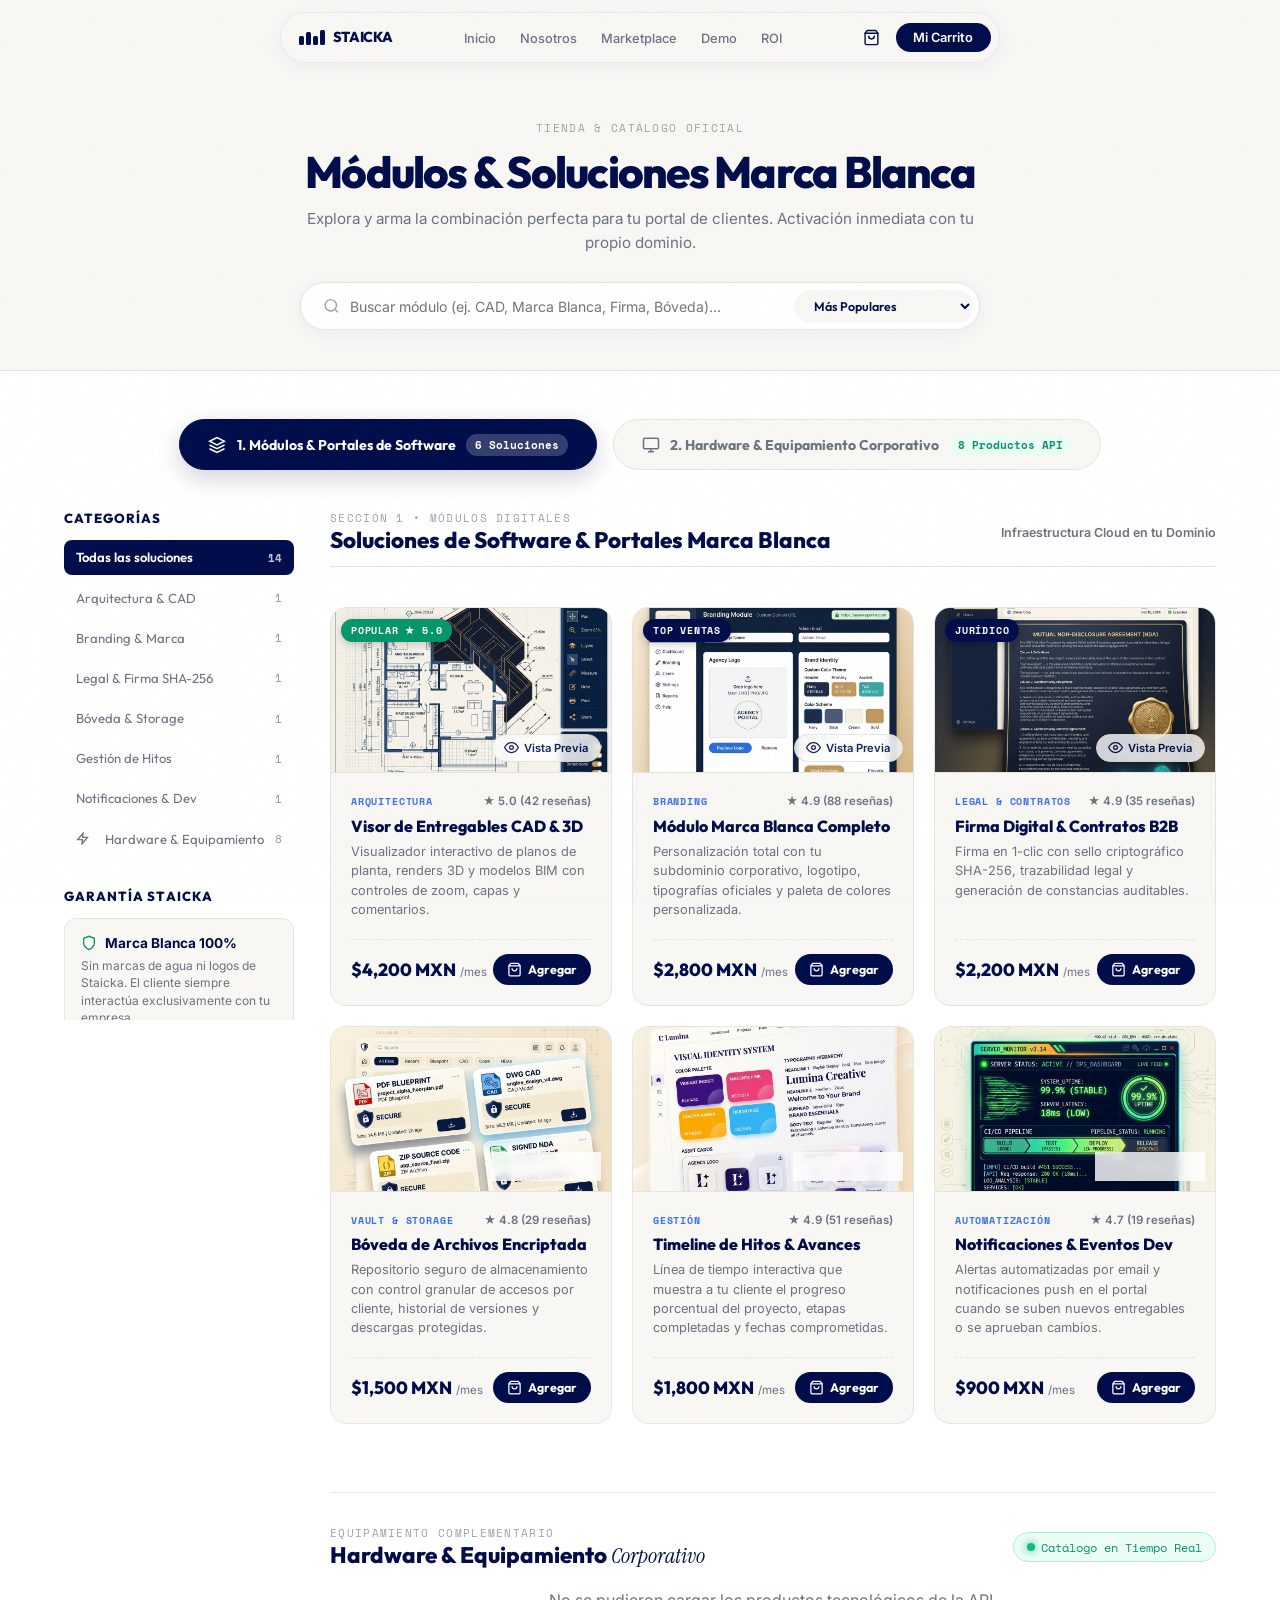
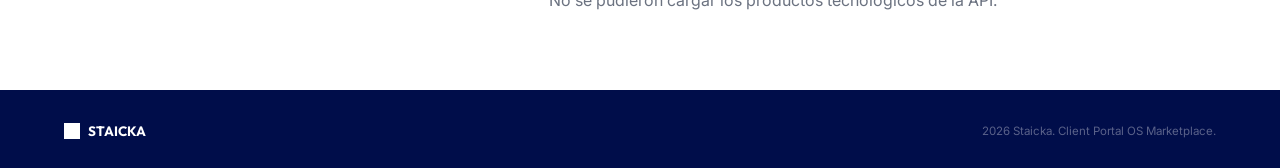
==== catalogo.html @ 77901805 "Feat: Enhance Marketplace, add Hardware section on Home, interactive SVG drawer, responsive CSS, and" ====
<!DOCTYPE html>
<html lang="es">
<head>
  <meta charset="UTF-8">
  <meta name="viewport" content="width=device-width, initial-scale=1.0">
  <title>Catálogo Marketplace — Staicka Client Portal OS</title>
  <meta name="description" content="Explora el catálogo completo de soluciones marca blanca para tu portal de clientes. Filtra por categoría, precio y funciones.">
  <link rel="stylesheet" href="styles.css">
</head>
<body>

  <!-- Active Portal Banner -->
  <div class="active-portal-banner" id="activePortalBanner">
    <div style="display:flex;align-items:center;gap:0.5rem;">
      <span class="active-dot"></span>
      <span id="activePortalText">Portal Activado para Estudio Creativo Alpha</span>
    </div>
    <button onclick="document.getElementById('activePortalBanner').style.display='none'" style="color:#fff;opacity:0.7;font-size:0.75rem;">Cerrar</button>
  </div>

  <!-- ═══ Capsule Navbar ═══ -->
  <div class="nav-spacer"></div>
  <div class="capsule-wrap">
    <nav class="capsule-nav" id="mainNav">
      <a href="index.html" class="nav-logo">
        <div class="nav-logo-blocks">
          <div class="nav-logo-block"></div>
          <div class="nav-logo-block"></div>
          <div class="nav-logo-block"></div>
          <div class="nav-logo-block"></div>
        </div>
        <span>STAICKA</span>
      </a>
      <ul class="nav-mid">
        <li><a href="index.html">Inicio</a></li>
        <li><a href="quienes-somos.html">Nosotros</a></li>
        <li><a href="catalogo.html" class="active">Marketplace</a></li>
        <li><a href="index.html#visor">Demo</a></li>
        <li><a href="index.html#roi">ROI</a></li>
      </ul>
      <div class="nav-right">
        <button class="nav-cart" id="cartBtn" aria-label="Abrir carrito">
          <svg width="17" height="17" viewBox="0 0 24 24" fill="none" stroke="currentColor" stroke-width="2" stroke-linecap="round" stroke-linejoin="round"><path d="M6 2L3 6v14a2 2 0 0 0 2 2h14a2 2 0 0 0 2-2V6l-3-4z"/><line x1="3" y1="6" x2="21" y2="6"/><path d="M16 10a4 4 0 0 1-8 0"/></svg>
          <span class="nav-cart-count" id="cartCount">0</span>
        </button>
        <button class="nav-cta" onclick="openCart()">Mi Carrito</button>
        <button class="nav-hamburger" id="hamburgerBtn" aria-label="Menu">
          <svg width="18" height="18" viewBox="0 0 24 24" fill="none" stroke="currentColor" stroke-width="2"><line x1="3" y1="6" x2="21" y2="6"/><line x1="3" y1="12" x2="21" y2="12"/><line x1="3" y1="18" x2="21" y2="18"/></svg>
        </button>
      </div>
    </nav>
  </div>

  <!-- Ultra-Interactive Mobile Menu Drawer -->
  <div class="mobile-menu" id="mobileMenu">
    <div class="mobile-menu-header">
      <div class="mobile-menu-brand">
        <div class="nav-logo-mark" style="width:24px;height:24px;">
          <div class="nav-logo-block"></div>
        </div>
        <span style="font-family:var(--font-sans);font-weight:800;font-size:0.95rem;color:#ffffff;letter-spacing:-0.02em;">STAICKA OS</span>
      </div>
      <button class="mobile-menu-close" id="mobileMenuClose" aria-label="Cerrar menú">
        <svg width="20" height="20" viewBox="0 0 24 24" fill="none" stroke="currentColor" stroke-width="2"><line x1="18" y1="6" x2="6" y2="18"/><line x1="6" y1="6" x2="18" y2="18"/></svg>
      </button>
    </div>

    <div class="mobile-menu-nav">
      <a href="index.html" class="mobile-nav-item mobile-menu-link">
        <span class="nav-icon-box">
          <svg width="18" height="18" viewBox="0 0 24 24" fill="none" stroke="currentColor" stroke-width="2"><path d="M3 9l9-7 9 7v11a2 2 0 0 1-2 2H5a2 2 0 0 1-2-2z"/><polyline points="9 22 9 12 15 12 15 22"/></svg>
        </span>
        <div class="nav-item-content">
          <span class="nav-item-title">Inicio & Visión</span>
          <span class="nav-item-sub">Plataforma principal</span>
        </div>
        <svg width="16" height="16" viewBox="0 0 24 24" fill="none" stroke="currentColor" stroke-width="2"><line x1="5" y1="12" x2="19" y2="12"/><polyline points="12 5 19 12 12 19"/></svg>
      </a>

      <a href="catalogo.html" class="mobile-nav-item highlight mobile-menu-link">
        <span class="nav-icon-box">
          <svg width="18" height="18" viewBox="0 0 24 24" fill="none" stroke="currentColor" stroke-width="2"><path d="M6 2L3 6v14a2 2 0 0 0 2 2h14a2 2 0 0 0 2-2V6l-3-4z"/><line x1="3" y1="6" x2="21" y2="6"/><path d="M16 10a4 4 0 0 1-8 0"/></svg>
        </span>
        <div class="nav-item-content">
          <span class="nav-item-title">Marketplace E-Commerce</span>
          <span class="nav-item-sub">Módulos & Hardware Tech</span>
        </div>
        <span class="mobile-badge-hot">MÁS POPULAR</span>
      </a>

      <a href="quienes-somos.html" class="mobile-nav-item mobile-menu-link">
        <span class="nav-icon-box">
          <svg width="18" height="18" viewBox="0 0 24 24" fill="none" stroke="currentColor" stroke-width="2"><path d="M17 21v-2a4 4 0 0 0-4-4H5a4 4 0 0 0-4 4v2"/><circle cx="9" cy="7" r="4"/><path d="M23 21v-2a4 4 0 0 0-3-3.87"/><path d="M16 3.13a4 4 0 0 1 0 7.75"/></svg>
        </span>
        <div class="nav-item-content">
          <span class="nav-item-title">Quiénes Somos</span>
          <span class="nav-item-sub">Manifiesto & Equipo</span>
        </div>
        <svg width="16" height="16" viewBox="0 0 24 24" fill="none" stroke="currentColor" stroke-width="2"><line x1="5" y1="12" x2="19" y2="12"/><polyline points="12 5 19 12 12 19"/></svg>
      </a>

      <a href="index.html#visor" class="mobile-nav-item mobile-menu-link">
        <span class="nav-icon-box">
          <svg width="18" height="18" viewBox="0 0 24 24" fill="none" stroke="currentColor" stroke-width="2"><rect x="2" y="3" width="20" height="14" rx="2" ry="2"/><line x1="8" y1="21" x2="16" y2="21"/><line x1="12" y1="17" x2="12" y2="21"/></svg>
        </span>
        <div class="nav-item-content">
          <span class="nav-item-title">Demo Interactivo</span>
          <span class="nav-item-sub">Visor CAD 3D en vivo</span>
        </div>
        <svg width="16" height="16" viewBox="0 0 24 24" fill="none" stroke="currentColor" stroke-width="2"><line x1="5" y1="12" x2="19" y2="12"/><polyline points="12 5 19 12 12 19"/></svg>
      </a>

      <a href="index.html#roi" class="mobile-nav-item mobile-menu-link">
        <span class="nav-icon-box">
          <svg width="18" height="18" viewBox="0 0 24 24" fill="none" stroke="currentColor" stroke-width="2"><line x1="18" y1="20" x2="18" y2="10"/><line x1="12" y1="20" x2="12" y2="4"/><line x1="6" y1="20" x2="6" y2="14"/></svg>
        </span>
        <div class="nav-item-content">
          <span class="nav-item-title">Calculadora ROI</span>
          <span class="nav-item-sub">Métricas de ahorro</span>
        </div>
        <svg width="16" height="16" viewBox="0 0 24 24" fill="none" stroke="currentColor" stroke-width="2"><line x1="5" y1="12" x2="19" y2="12"/><polyline points="12 5 19 12 12 19"/></svg>
      </a>
    </div>

    <!-- Quick Actions Footer inside Drawer -->
    <div class="mobile-menu-footer">
      <button class="mobile-cart-preview-btn mobile-menu-link" id="mobileCartLink">
        <svg width="18" height="18" viewBox="0 0 24 24" fill="none" stroke="currentColor" stroke-width="2"><path d="M6 2L3 6v14a2 2 0 0 0 2 2h14a2 2 0 0 0 2-2V6l-3-4z"/><line x1="3" y1="6" x2="21" y2="6"/><path d="M16 10a4 4 0 0 1-8 0"/></svg>
        <span>Ver mi Carrito de Compras</span>
      </button>
    </div>
  </div>

  <!-- ═══ MARKETPLACE HERO / SEARCH BAR ═══ -->
  <section class="shop-hero">
    <div class="container">
      <div class="shop-hero-inner">
        <p class="section-eyebrow" style="margin-bottom:0.5rem;">TIENDA & CATÁLOGO OFICIAL</p>
        <h1 class="shop-title">Módulos & Soluciones <span class="serif-word">Marca Blanca</span></h1>
        <p class="shop-subtitle">Explora y arma la combinación perfecta para tu portal de clientes. Activación inmediata con tu propio dominio.</p>
        
        <!-- Search and Filter Control -->
        <div class="shop-search-bar">
          <div class="search-input-wrap">
            <svg width="18" height="18" viewBox="0 0 24 24" fill="none" stroke="currentColor" stroke-width="2"><circle cx="11" cy="11" r="8"/><line x1="21" y1="21" x2="16.65" y2="16.65"/></svg>
            <input type="text" id="shopSearchInput" placeholder="Buscar módulo (ej. CAD, Marca Blanca, Firma, Bóveda)...">
          </div>
          <select id="shopSortSelect" class="shop-sort-dropdown">
            <option value="popular">Más Populares</option>
            <option value="price-low">Precio: Menor a Mayor</option>
            <option value="price-high">Precio: Mayor a Menor</option>
            <option value="rating">Mejor Calificados ★</option>
          </select>
        </div>
      </div>
    </div>
  </section>

  <!-- ═══ MARKETPLACE BODY (TABS + SIDEBAR + GRID) ═══ -->
  <section class="shop-body-section">
    <div class="container">

      <!-- Main Marketplace Tabs (Separación Clara) -->
      <div class="shop-main-tabs">
        <button class="shop-tab-btn active" id="tabSoftwareBtn" onclick="switchShopTab('software')">
          <svg width="18" height="18" viewBox="0 0 24 24" fill="none" stroke="currentColor" stroke-width="2"><path d="M12 2L2 7l10 5 10-5-10-5z"/><path d="M2 17l10 5 10-5"/><path d="M2 12l10 5 10-5"/></svg>
          <span>1. Módulos & Portales de Software</span>
          <span class="tab-pill">6 Soluciones</span>
        </button>
        <button class="shop-tab-btn" id="tabHardwareBtn" onclick="switchShopTab('hardware')">
          <svg width="18" height="18" viewBox="0 0 24 24" fill="none" stroke="currentColor" stroke-width="2"><rect x="2" y="3" width="20" height="14" rx="2" ry="2"/><line x1="8" y1="21" x2="16" y2="21"/><line x1="12" y1="17" x2="12" y2="21"/></svg>
          <span>2. Hardware & Equipamiento Corporativo</span>
          <span class="tab-pill green">8 Productos API</span>
        </button>
      </div>

    </div>

    <div class="container shop-layout">

      <!-- Sidebar Filters -->
      <aside class="shop-sidebar">
        <div class="filter-group">
          <h4 class="filter-title">Categorías</h4>
          <ul class="filter-list">
            <li><button class="filter-btn active" data-cat="all">Todas las soluciones <span class="count-badge">14</span></button></li>
            <li><button class="filter-btn" data-cat="arquitectura">Arquitectura & CAD <span class="count-badge">1</span></button></li>
            <li><button class="filter-btn" data-cat="branding">Branding & Marca <span class="count-badge">1</span></button></li>
            <li><button class="filter-btn" data-cat="legal">Legal & Firma SHA-256 <span class="count-badge">1</span></button></li>
            <li><button class="filter-btn" data-cat="vault">Bóveda & Storage <span class="count-badge">1</span></button></li>
            <li><button class="filter-btn" data-cat="gestion">Gestión de Hitos <span class="count-badge">1</span></button></li>
            <li><button class="filter-btn" data-cat="dev">Notificaciones & Dev <span class="count-badge">1</span></button></li>
            <li><button class="filter-btn" data-cat="api-feed"><svg width="13" height="13" viewBox="0 0 24 24" fill="none" stroke="currentColor" stroke-width="2.5" style="vertical-align:middle;margin-right:0.25rem;"><polygon points="13 2 3 14 12 14 11 22 21 10 12 10 13 2"/></svg> Hardware & Equipamiento <span class="count-badge" id="apiCountBadge">8</span></button></li>
          </ul>
        </div>

        <div class="filter-group" style="margin-top:2rem;">
          <h4 class="filter-title">Garantía Staicka</h4>
          <div class="guarantee-box">
            <div style="display:flex;align-items:center;gap:0.5rem;margin-bottom:0.4rem;color:var(--navy);font-weight:700;font-size:0.85rem;">
              <svg width="16" height="16" viewBox="0 0 24 24" fill="none" stroke="#059669" stroke-width="2"><path d="M12 22s8-4 8-10V5l-8-3-8 3v7c0 6 8 10 8 10z"/></svg>
              Marca Blanca 100%
            </div>
            <p style="font-size:0.75rem;color:var(--slate);line-height:1.45;">Sin marcas de agua ni logos de Staicka. El cliente siempre interactúa exclusivamente con tu empresa.</p>
          </div>
        </div>
      </aside>

      <!-- Main Products Marketplace Grid -->
      <main class="shop-products-grid" id="productsGrid">

        <!-- Section Header 1: Software -->
        <div class="shop-section-header" id="softwareHeader">
          <div>
            <p class="section-eyebrow" style="text-align:left;">SECCIÓN 1 &bull; MÓDULOS DIGITALES</p>
            <h2 style="font-family:var(--font-sans);font-weight:800;font-size:1.4rem;color:var(--navy);">Soluciones de Software & Portales Marca Blanca</h2>
          </div>
          <span style="font-size:0.78rem;color:var(--slate);font-weight:600;">Infraestructura Cloud en tu Dominio</span>
        </div>

        <!-- Product 1 -->
        <article class="shop-product-card" data-cat="arquitectura" data-price="4200" data-rating="5.0" data-name="Visor CAD Blueprint">
          <div class="card-img-wrap">
            <img src="assets/cad_module.png" alt="Visor CAD Blueprint">
            <span class="product-badge featured-badge">POPULAR ★ 5.0</span>
            <button class="card-quick-view" onclick="openImageModal('assets/cad_module.png', 'Visor CAD & Blueprint 3D')">
              <svg width="15" height="15" viewBox="0 0 24 24" fill="none" stroke="currentColor" stroke-width="2"><path d="M1 12s4-8 11-8 11 8 11 8-4 8-11 8-11-8-11-8z"/><circle cx="12" cy="12" r="3"/></svg>
              Vista Previa
            </button>
          </div>
          <div class="card-content">
            <div class="card-meta">
              <span class="card-category">Arquitectura</span>
              <span class="card-rating">★ 5.0 (42 reseñas)</span>
            </div>
            <h3 class="card-title">Visor de Entregables CAD & 3D</h3>
            <p class="card-desc">Visualizador interactivo de planos de planta, renders 3D y modelos BIM con controles de zoom, capas y comentarios.</p>
            <div class="card-footer">
              <div class="card-price-box">
                <span class="price-amount">$4,200 MXN</span>
                <span class="price-period">/mes</span>
              </div>
              <button class="btn-shop-add add-to-cart-btn" onclick="addToCart('viewer')">
                <svg width="15" height="15" viewBox="0 0 24 24" fill="none" stroke="currentColor" stroke-width="2"><path d="M6 2L3 6v14a2 2 0 0 0 2 2h14a2 2 0 0 0 2-2V6l-3-4z"/><line x1="3" y1="6" x2="21" y2="6"/><path d="M16 10a4 4 0 0 1-8 0"/></svg>
                Agregar
              </button>
            </div>
          </div>
        </article>

        <!-- Product 2 -->
        <article class="shop-product-card" data-cat="branding" data-price="2800" data-rating="4.9" data-name="Marca Blanca completa">
          <div class="card-img-wrap">
            <img src="assets/whitelabel_module.png" alt="Portal Marca Blanca">
            <span class="product-badge">TOP VENTAS</span>
            <button class="card-quick-view" onclick="openImageModal('assets/whitelabel_module.png', 'Portal Marca Blanca & Dominio Personalizado')">
              <svg width="15" height="15" viewBox="0 0 24 24" fill="none" stroke="currentColor" stroke-width="2"><path d="M1 12s4-8 11-8 11 8 11 8-4 8-11 8-11-8-11-8z"/><circle cx="12" cy="12" r="3"/></svg>
              Vista Previa
            </button>
          </div>
          <div class="card-content">
            <div class="card-meta">
              <span class="card-category">Branding</span>
              <span class="card-rating">★ 4.9 (88 reseñas)</span>
            </div>
            <h3 class="card-title">Módulo Marca Blanca Completo</h3>
            <p class="card-desc">Personalización total con tu subdominio corporativo, logotipo, tipografías oficiales y paleta de colores personalizada.</p>
            <div class="card-footer">
              <div class="card-price-box">
                <span class="price-amount">$2,800 MXN</span>
                <span class="price-period">/mes</span>
              </div>
              <button class="btn-shop-add add-to-cart-btn" onclick="addToCart('branding')">
                <svg width="15" height="15" viewBox="0 0 24 24" fill="none" stroke="currentColor" stroke-width="2"><path d="M6 2L3 6v14a2 2 0 0 0 2 2h14a2 2 0 0 0 2-2V6l-3-4z"/><line x1="3" y1="6" x2="21" y2="6"/><path d="M16 10a4 4 0 0 1-8 0"/></svg>
                Agregar
              </button>
            </div>
          </div>
        </article>

        <!-- Product 3 -->
        <article class="shop-product-card" data-cat="legal" data-price="2200" data-rating="4.9" data-name="Firma Digital SHA-256">
          <div class="card-img-wrap">
            <img src="assets/b2b_legal_module.png" alt="Firma Digital NDA">
            <span class="product-badge">JURÍDICO</span>
            <button class="card-quick-view" onclick="openImageModal('assets/b2b_legal_module.png', 'Firma Digital SHA-256 & Contratos')">
              <svg width="15" height="15" viewBox="0 0 24 24" fill="none" stroke="currentColor" stroke-width="2"><path d="M1 12s4-8 11-8 11 8 11 8-4 8-11 8-11-8-11-8z"/><circle cx="12" cy="12" r="3"/></svg>
              Vista Previa
            </button>
          </div>
          <div class="card-content">
            <div class="card-meta">
              <span class="card-category">Legal & Contratos</span>
              <span class="card-rating">★ 4.9 (35 reseñas)</span>
            </div>
            <h3 class="card-title">Firma Digital & Contratos B2B</h3>
            <p class="card-desc">Firma en 1-clic con sello criptográfico SHA-256, trazabilidad legal y generación de constancias auditables.</p>
            <div class="card-footer">
              <div class="card-price-box">
                <span class="price-amount">$2,200 MXN</span>
                <span class="price-period">/mes</span>
              </div>
              <button class="btn-shop-add add-to-cart-btn" onclick="addToCart('approval')">
                <svg width="15" height="15" viewBox="0 0 24 24" fill="none" stroke="currentColor" stroke-width="2"><path d="M6 2L3 6v14a2 2 0 0 0 2 2h14a2 2 0 0 0 2-2V6l-3-4z"/><line x1="3" y1="6" x2="21" y2="6"/><path d="M16 10a4 4 0 0 1-8 0"/></svg>
                Agregar
              </button>
            </div>
          </div>
        </article>

        <!-- Product 4 -->
        <article class="shop-product-card" data-cat="vault" data-price="1500" data-rating="4.8" data-name="Boveda de Archivos">
          <div class="card-img-wrap">
            <img src="assets/vault_module.png" alt="Bóveda de Archivos Segura">
            <button class="card-quick-view" onclick="openImageModal('assets/vault_module.png', 'Bóveda de Archivos Encriptada')">
              <svg width="15" height="15" viewBox="0 0 24 24" fill="none" stroke="currentColor" stroke-width="2"><path d="M1 12s4-8 11-8 11 8 11 8-4 8-11 8-11-8-11-8z"/><circle cx="12" cy="12" r="3"/></svg>
              Vista Previa
            </button>
          </div>
          <div class="card-content">
            <div class="card-meta">
              <span class="card-category">Vault & Storage</span>
              <span class="card-rating">★ 4.8 (29 reseñas)</span>
            </div>
            <h3 class="card-title">Bóveda de Archivos Encriptada</h3>
            <p class="card-desc">Repositorio seguro de almacenamiento con control granular de accesos por cliente, historial de versiones y descargas protegidas.</p>
            <div class="card-footer">
              <div class="card-price-box">
                <span class="price-amount">$1,500 MXN</span>
                <span class="price-period">/mes</span>
              </div>
              <button class="btn-shop-add add-to-cart-btn" onclick="addToCart('vault')">
                <svg width="15" height="15" viewBox="0 0 24 24" fill="none" stroke="currentColor" stroke-width="2"><path d="M6 2L3 6v14a2 2 0 0 0 2 2h14a2 2 0 0 0 2-2V6l-3-4z"/><line x1="3" y1="6" x2="21" y2="6"/><path d="M16 10a4 4 0 0 1-8 0"/></svg>
                Agregar
              </button>
            </div>
          </div>
        </article>

        <!-- Product 5 -->
        <article class="shop-product-card" data-cat="gestion" data-price="1800" data-rating="4.9" data-name="Timeline de Hitos">
          <div class="card-img-wrap">
            <img src="assets/creative_module.png" alt="Timeline de Hitos">
            <button class="card-quick-view" onclick="openImageModal('assets/creative_module.png', 'Timeline de Hitos & Avances')">
              <svg width="15" height="15" viewBox="0 0 24 24" fill="none" stroke="currentColor" stroke-width="2"><path d="M1 12s4-8 11-8 11 8 11 8-4 8-11 8-11-8-11-8z"/><circle cx="12" cy="12" r="3"/></svg>
              Vista Previa
            </button>
          </div>
          <div class="card-content">
            <div class="card-meta">
              <span class="card-category">Gestión</span>
              <span class="card-rating">★ 4.9 (51 reseñas)</span>
            </div>
            <h3 class="card-title">Timeline de Hitos & Avances</h3>
            <p class="card-desc">Línea de tiempo interactiva que muestra a tu cliente el progreso porcentual del proyecto, etapas completadas y fechas comprometidas.</p>
            <div class="card-footer">
              <div class="card-price-box">
                <span class="price-amount">$1,800 MXN</span>
                <span class="price-period">/mes</span>
              </div>
              <button class="btn-shop-add add-to-cart-btn" onclick="addToCart('timeline')">
                <svg width="15" height="15" viewBox="0 0 24 24" fill="none" stroke="currentColor" stroke-width="2"><path d="M6 2L3 6v14a2 2 0 0 0 2 2h14a2 2 0 0 0 2-2V6l-3-4z"/><line x1="3" y1="6" x2="21" y2="6"/><path d="M16 10a4 4 0 0 1-8 0"/></svg>
                Agregar
              </button>
            </div>
          </div>
        </article>

        <!-- Product 6 -->
        <article class="shop-product-card" data-cat="dev" data-price="900" data-rating="4.7" data-name="Notificaciones Dev">
          <div class="card-img-wrap">
            <img src="assets/software_dev_module.png" alt="Monitor de Eventos">
            <button class="card-quick-view" onclick="openImageModal('assets/software_dev_module.png', 'Monitor de Notificaciones & Eventos')">
              <svg width="15" height="15" viewBox="0 0 24 24" fill="none" stroke="currentColor" stroke-width="2"><path d="M1 12s4-8 11-8 11 8 11 8-4 8-11 8-11-8-11-8z"/><circle cx="12" cy="12" r="3"/></svg>
              Vista Previa
            </button>
          </div>
          <div class="card-content">
            <div class="card-meta">
              <span class="card-category">Automatización</span>
              <span class="card-rating">★ 4.7 (19 reseñas)</span>
            </div>
            <h3 class="card-title">Notificaciones & Eventos Dev</h3>
            <p class="card-desc">Alertas automatizadas por email y notificaciones push en el portal cuando se suben nuevos entregables o se aprueban cambios.</p>
            <div class="card-footer">
              <div class="card-price-box">
                <span class="price-amount">$900 MXN</span>
                <span class="price-period">/mes</span>
              </div>
              <button class="btn-shop-add add-to-cart-btn" onclick="addToCart('notifications')">
                <svg width="15" height="15" viewBox="0 0 24 24" fill="none" stroke="currentColor" stroke-width="2"><path d="M6 2L3 6v14a2 2 0 0 0 2 2h14a2 2 0 0 0 2-2V6l-3-4z"/><line x1="3" y1="6" x2="21" y2="6"/><path d="M16 10a4 4 0 0 1-8 0"/></svg>
                Agregar
              </button>
            </div>
          </div>
        </article>

        <!-- Live API Products Header & Container -->
        <div style="grid-column: 1 / -1; margin-top: 3rem; padding-top: 2rem; border-top: 1px solid var(--border);" id="apiProductsSection">
          <div style="display:flex;align-items:center;justify-content:space-between;margin-bottom:1.25rem;flex-wrap:wrap;gap:0.5rem;">
            <div>
              <p class="section-eyebrow" style="text-align:left;">EQUIPAMIENTO COMPLEMENTARIO</p>
              <h2 style="font-family:var(--font-sans);font-weight:800;font-size:1.4rem;color:var(--navy);">Hardware & Equipamiento <span class="serif-word" style="font-family:var(--font-display);font-style:italic;font-weight:400;">Corporativo</span></h2>
            </div>
            <span style="font-family:var(--font-mono);font-size:0.72rem;background:#ECFDF5;color:#059669;padding:0.35rem 0.8rem;border-radius:999px;border:1px solid #A7F3D0;display:inline-flex;align-items:center;gap:0.4rem;">
              <span class="active-dot"></span> Catálogo en Tiempo Real
            </span>
          </div>

          <div class="shop-products-grid" id="apiProductsGrid">
            <div style="grid-column: 1 / -1; text-align: center; padding: 3rem; color: var(--slate);">
              <div class="spinner" style="margin: 0 auto 1rem;"></div>
              <p style="font-size:0.9rem;">Cargando catálogo de equipamiento tecnológico...</p>
            </div>
          </div>
        </div>

      </main>

    </div>
  </section>

  <!-- ═══ Footer ═══ -->
  <footer class="site-footer">
    <div class="container">
      <div class="footer-inner">
        <div class="footer-logo">
          <img src="assets/image.png" alt="Staicka">
          <span>STAICKA</span>
        </div>
        <p style="font-size:0.72rem;">2026 Staicka. Client Portal OS Marketplace.</p>
      </div>
    </div>
  </footer>

  <!-- ═══ Cart Drawer with Purchase Flow ═══ -->
  <div class="cart-overlay" id="cartOverlay"></div>
  <aside class="cart-drawer" id="cartDrawer">
    <!-- Step 1: Cart -->
    <div class="cart-step active" id="cartStep1">
      <div class="cart-drawer-head">
        <h3>Tu configuracion</h3>
        <button id="cartClose" aria-label="Cerrar" style="color:var(--slate);">
          <svg width="18" height="18" viewBox="0 0 24 24" fill="none" stroke="currentColor" stroke-width="2"><line x1="18" y1="6" x2="6" y2="18"/><line x1="6" y1="6" x2="18" y2="18"/></svg>
        </button>
      </div>
      <div class="cart-drawer-body" id="cartBody"></div>
      <div class="cart-drawer-foot">
        <div class="cart-total-row"><span>Subtotal</span><span id="cartSubtotal">$0</span></div>
        <div class="cart-total-row"><span>IVA 16%</span><span id="cartTax">$0</span></div>
        <div class="cart-total-row grand"><span>Total / mes</span><span id="cartTotal">$0</span></div>
        <button class="btn-checkout" style="margin-top:0.85rem;" id="goToCheckout" disabled>
          <span>Continuar a checkout</span>
          <svg width="16" height="16" viewBox="0 0 24 24" fill="none" stroke="currentColor" stroke-width="2"><line x1="5" y1="12" x2="19" y2="12"/><polyline points="12 5 19 12 12 19"/></svg>
        </button>
      </div>
    </div>

    <!-- Step 2: Checkout Form -->
    <div class="cart-step" id="cartStep2">
      <div class="cart-step-head" style="display:flex;align-items:center;gap:0.75rem;">
        <button class="btn-back-nav" id="backToCart" aria-label="Volver">
          <svg width="16" height="16" viewBox="0 0 24 24" fill="none" stroke="currentColor" stroke-width="2"><line x1="19" y1="12" x2="5" y2="12"/><polyline points="12 19 5 12 12 5"/></svg>
        </button>
        <h3 style="font-family:var(--font-sans);font-weight:700;font-size:1rem;">Datos de contacto</h3>
      </div>
      <div class="cart-step-body">
        <form id="checkoutForm" style="display:flex;flex-direction:column;gap:0.85rem;" onsubmit="return false;">
          <div>
            <label class="checkout-label">Nombre completo</label>
            <input class="checkout-input" type="text" id="cName" placeholder="Estudio Creativo Alpha">
          </div>
          <div>
            <label class="checkout-label">Email corporativo</label>
            <input class="checkout-input" type="email" id="cEmail" placeholder="contacto@alpha.com">
          </div>
          <div>
            <label class="checkout-label">Empresa</label>
            <input class="checkout-input" type="text" id="cCompany" placeholder="Alpha Design Group">
          </div>
          <div>
            <label class="checkout-label">Telefono</label>
            <input class="checkout-input" type="tel" id="cPhone" placeholder="+52 55 1234 5678">
          </div>
          <div style="margin-top:0.5rem;">
            <p style="font-family:var(--font-mono);font-size:0.65rem;text-transform:uppercase;letter-spacing:0.1em;color:var(--slate-light);margin-bottom:0.5rem;">Resumen de Compra</p>
            <div id="checkoutSummary"></div>
            <div style="display:flex;justify-content:space-between;font-weight:800;font-size:0.95rem;margin-top:0.5rem;padding-top:0.5rem;border-top:1px dashed var(--border);">
              <span>Total / mes</span><span id="checkoutTotal">$0 MXN</span>
            </div>
          </div>
        </form>
      </div>
      <div class="cart-step-foot">
        <button class="btn-checkout" id="placeOrderBtn" style="background:#059669;color:#ffffff;box-shadow:0 6px 18px rgba(5,150,105,0.25);">
          <svg width="16" height="16" viewBox="0 0 24 24" fill="none" stroke="currentColor" stroke-width="2"><path d="M22 11.08V12a10 10 0 1 1-5.93-9.14"/><polyline points="22 4 12 14.01 9 11.01"/></svg>
          <span>Confirmar y Activar Portal</span>
        </button>
      </div>
    </div>

    <!-- Step 3: Confirmation Receipt -->
    <div class="cart-step" id="cartStep3">
      <div style="flex:1;display:flex;flex-direction:column;align-items:center;justify-content:center;padding:1.5rem;text-align:center;overflow-y:auto;">
        <svg width="48" height="48" viewBox="0 0 24 24" fill="none" stroke="#059669" stroke-width="2"><path d="M22 11.08V12a10 10 0 1 1-5.93-9.14"/><polyline points="22 4 12 14.01 9 11.01"/></svg>
        <h3 style="font-family:var(--font-sans);font-weight:800;font-size:1.2rem;margin:0.75rem 0 0.25rem;">¡Compra Completada!</h3>
        <p style="color:var(--slate);font-size:0.82rem;max-width:280px;">Tu portal ha sido activado con exito. A continuacion tienes tu comprobante:</p>
        
        <div id="orderReceiptBox" style="width:100%;"></div>

        <button class="btn-finish-green" style="margin-top:0.5rem;" id="closeAfterOrder">
          <span>Finalizar y Ver Portal</span>
          <svg width="16" height="16" viewBox="0 0 24 24" fill="none" stroke="currentColor" stroke-width="2"><polyline points="20 6 9 17 4 12"/></svg>
        </button>
      </div>
    </div>
  </aside>

  <!-- ═══ Image Lightbox Modal ═══ -->
  <div class="modal-bg" id="imageModal">
    <div class="modal-box" style="max-width:720px;padding:1.5rem;text-align:center;">
      <div style="display:flex;justify-content:space-between;align-items:center;margin-bottom:1rem;">
        <h3 id="imageModalTitle" style="font-family:var(--font-sans);font-weight:700;font-size:1.05rem;color:var(--navy);">Previsualizacion del Modulo</h3>
        <button id="imageModalClose" style="color:var(--slate);cursor:pointer;padding:0.3rem;">
          <svg width="20" height="20" viewBox="0 0 24 24" fill="none" stroke="currentColor" stroke-width="2"><line x1="18" y1="6" x2="6" y2="18"/><line x1="6" y1="6" x2="18" y2="18"/></svg>
        </button>
      </div>
      <img id="imageModalSrc" src="" alt="Modulo Preview" style="width:100%;height:auto;max-height:75vh;object-fit:contain;border-radius:12px;border:1px solid var(--border);">
    </div>
  </div>

  <!-- Toast Notification -->
  <div class="toast-notification" id="toastNotification">
    <div class="toast-icon">
      <svg width="15" height="15" viewBox="0 0 24 24" fill="none" stroke="currentColor" stroke-width="3"><polyline points="20 6 9 17 4 12"/></svg>
    </div>
    <span id="toastMsg">Módulo agregado a tu configuración</span>
  </div>

  <script src="app.js"></script>
</body>
</html>
---- styles.css ----
@import url('https://fonts.googleapis.com/css2?family=Instrument+Serif:ital@0;1&family=Outfit:wght@300;400;500;600;700;800;900&family=Inter:wght@300;400;500;600&family=Space+Mono:wght@400;700&display=swap');

:root {
  --white: #FFFFFF;
  --cream: #F8F7F4;
  --cream-dark: #EEECE7;
  --navy: #000D4A;
  --navy-mid: #0A1E6E;
  --navy-soft: #1B3A9C;
  --blue-glow: #3B6FF0;
  --slate: #6B7280;
  --slate-light: #9CA3AF;
  --border: #E5E5E0;
  --emerald: #059669;
  --gold: #D97706;
  --font-display: 'Instrument Serif', Georgia, serif;
  --font-sans: 'Outfit', sans-serif;
  --font-body: 'Inter', sans-serif;
  --font-mono: 'Space Mono', monospace;
}

*, *::before, *::after { box-sizing: border-box; margin: 0; padding: 0; }
html { scroll-behavior: smooth; font-size: 16px; }
body {
  font-family: var(--font-body);
  background: var(--cream);
  color: var(--navy);
  -webkit-font-smoothing: antialiased;
  overflow-x: hidden;
}
a { color: inherit; text-decoration: none; }
button { cursor: pointer; border: none; background: none; font-family: inherit; }
img { max-width: 100%; display: block; }
.container { max-width: 1200px; margin: 0 auto; padding: 0 1.5rem; }

/* ── GRAIN ── */
body::after {
  content: '';
  position: fixed; inset: 0; z-index: 9999;
  pointer-events: none; opacity: 0.022;
  background-image: url("data:image/svg+xml,%3Csvg viewBox='0 0 256 256' xmlns='http://www.w3.org/2000/svg'%3E%3Cfilter id='n'%3E%3CfeTurbulence type='fractalNoise' baseFrequency='0.9' numOctaves='4' stitchTiles='stitch'/%3E%3C/filter%3E%3Crect width='100%25' height='100%25' filter='url(%23n)'/%3E%3C/svg%3E");
  background-repeat: repeat; background-size: 128px;
}

/* ── Active Portal Banner ── */
.active-portal-banner {
  display: none;
  position: fixed; top: 0; left: 0; right: 0; z-index: 9998;
  background: var(--navy); color: #fff;
  padding: 0.55rem 1.5rem; font-size: 0.8rem; font-family: var(--font-sans); font-weight: 600;
  justify-content: space-between; align-items: center;
  box-shadow: 0 4px 16px rgba(0,13,74,0.18);
  animation: slideDown 0.4s ease;
}
.active-dot {
  width: 8px; height: 8px; border-radius: 50%; background: #10B981;
  box-shadow: 0 0 8px #10B981; animation: pulseGlow 1.5s infinite;
}
@keyframes pulseGlow { 0%,100%{ opacity: 1; } 50%{ opacity: 0.4; } }
@keyframes slideDown { from { transform: translateY(-100%); } to { transform: translateY(0); } }

/* ── Spinner for button ── */
.spinner {
  width: 14px; height: 14px; border: 2px solid rgba(255,255,255,0.3);
  border-top-color: #fff; border-radius: 50%;
  animation: spin 0.6s linear infinite; display: inline-block; vertical-align: middle;
}
@keyframes spin { to { transform: rotate(360deg); } }

/* ═══════════════════════════════════
   CAPSULE NAVBAR
   ═══════════════════════════════════ */
.nav-spacer { height: 4.5rem; }
.capsule-wrap {
  position: fixed; top: 0.75rem; left: 50%; transform: translateX(-50%);
  z-index: 9000; width: calc(100% - 1.5rem); max-width: 720px;
}
.capsule-nav {
  display: flex; align-items: center; justify-content: space-between;
  background: rgba(248,247,244,0.72);
  backdrop-filter: blur(28px) saturate(1.4);
  border: 1px solid rgba(0,13,74,0.06);
  border-radius: 999px; padding: 0.4rem 0.5rem 0.4rem 1.1rem;
  box-shadow: 0 4px 20px rgba(0,13,74,0.04);
  transition: all 0.4s ease;
}
.capsule-nav.scrolled {
  background: rgba(248,247,244,0.92);
  box-shadow: 0 6px 28px rgba(0,13,74,0.08);
}
.nav-logo { display: flex; align-items: center; gap: 0.5rem; flex-shrink: 0; }
.nav-logo-blocks { display: flex; gap: 2px; align-items: flex-end; }
.nav-logo-block { width: 5px; border-radius: 1.5px; background: var(--navy); }
.nav-logo-block:nth-child(1) { height: 9px; }
.nav-logo-block:nth-child(2) { height: 13px; }
.nav-logo-block:nth-child(3) { height: 9px; }
.nav-logo-block:nth-child(4) { height: 15px; }
.nav-logo span {
  font-family: var(--font-sans); font-weight: 800; font-size: 0.9rem;
  letter-spacing: -0.02em;
}
.nav-mid { display: flex; gap: 1.5rem; list-style: none; }
.nav-mid a {
  font-size: 0.8rem; font-weight: 500; color: var(--slate);
  transition: color 0.25s; position: relative;
}
.nav-mid a::after {
  content: ''; position: absolute; bottom: -2px; left: 0;
  width: 0; height: 1.5px; background: var(--navy);
  transition: width 0.3s ease;
}
.nav-mid a:hover { color: var(--navy); }
.nav-mid a:hover::after { width: 100%; }
.nav-right { display: flex; align-items: center; gap: 0.4rem; }
.nav-cart {
  position: relative; width: 36px; height: 36px; border-radius: 50%;
  display: flex; align-items: center; justify-content: center;
  color: var(--navy); transition: background 0.2s;
}
.nav-cart:hover { background: var(--cream-dark); }
.nav-cart-count {
  position: absolute; top: -2px; right: -2px;
  background: var(--navy); color: #fff; font-size: 0.58rem; font-weight: 800;
  width: 15px; height: 15px; border-radius: 50%;
  display: flex; align-items: center; justify-content: center;
  transform: scale(0); transition: transform 0.3s cubic-bezier(0.34,1.56,0.64,1);
}
.nav-cart-count.has-items { transform: scale(1); }
.nav-cta {
  padding: 0.45rem 1.1rem; border-radius: 999px;
  background: var(--navy); color: #fff; font-size: 0.8rem; font-weight: 600;
  transition: all 0.25s;
}
.nav-cta:hover { background: var(--navy-mid); transform: translateY(-1px); }
.nav-hamburger {
  display: none; width: 36px; height: 36px; border-radius: 50%;
  align-items: center; justify-content: center; color: var(--navy);
  transition: background 0.2s;
}
.nav-hamburger:hover { background: var(--cream-dark); }

/* Ultra-Interactive Mobile Menu Drawer */
.mobile-menu {
  display: flex;
  position: fixed; top: 0; right: 0; bottom: 0;
  width: 100%; max-width: 380px;
  background: linear-gradient(165deg, var(--navy) 0%, #000B3B 100%);
  z-index: 9999;
  flex-direction: column;
  padding: 1.5rem;
  box-shadow: -10px 0 40px rgba(0, 0, 0, 0.4);
  transform: translateX(100%);
  opacity: 0;
  visibility: hidden;
  transition: all 0.4s cubic-bezier(0.4, 0, 0.2, 1);
  border-left: 1px solid rgba(255, 255, 255, 0.12);
}
.mobile-menu.active {
  transform: translateX(0);
  opacity: 1;
  visibility: visible;
}
.mobile-menu-header {
  display: flex;
  align-items: center;
  justify-content: space-between;
  padding-bottom: 1.25rem;
  border-bottom: 1px solid rgba(255, 255, 255, 0.1);
  margin-bottom: 1.25rem;
}
.mobile-menu-brand {
  display: flex;
  align-items: center;
  gap: 0.6rem;
}
.mobile-menu-close {
  width: 38px; height: 38px;
  border-radius: 50%;
  background: rgba(255, 255, 255, 0.08);
  color: #ffffff;
  display: flex; align-items: center; justify-content: center;
  border: 1px solid rgba(255, 255, 255, 0.15);
  cursor: pointer;
  transition: all 0.25s ease;
}
.mobile-menu-close:hover {
  background: rgba(255, 255, 255, 0.2);
  transform: rotate(90deg);
}

.mobile-menu-nav {
  display: flex;
  flex-direction: column;
  gap: 0.65rem;
  flex: 1;
  overflow-y: auto;
}
.mobile-nav-item {
  display: flex;
  align-items: center;
  gap: 0.85rem;
  padding: 0.85rem 1rem;
  border-radius: 14px;
  background: rgba(255, 255, 255, 0.03);
  border: 1px solid rgba(255, 255, 255, 0.06);
  color: #ffffff;
  text-decoration: none;
  transition: all 0.3s ease;
}
.mobile-nav-item:hover, .mobile-nav-item.highlight {
  background: rgba(255, 255, 255, 0.1);
  border-color: rgba(255, 255, 255, 0.2);
  transform: translateX(4px);
}
.nav-icon-box {
  font-size: 1.15rem;
  width: 36px; height: 36px;
  border-radius: 10px;
  background: rgba(255, 255, 255, 0.08);
  display: flex; align-items: center; justify-content: center;
  flex-shrink: 0;
}
.nav-item-content {
  display: flex;
  flex-direction: column;
  flex: 1;
}
.nav-item-title {
  font-family: var(--font-sans);
  font-size: 0.92rem;
  font-weight: 700;
  color: #ffffff;
}
.nav-item-sub {
  font-size: 0.72rem;
  color: rgba(255, 255, 255, 0.55);
}
.mobile-badge-hot {
  font-family: var(--font-mono);
  font-size: 0.62rem;
  font-weight: 800;
  background: #3B82F6;
  color: #ffffff;
  padding: 0.2rem 0.5rem;
  border-radius: 999px;
}

.mobile-menu-footer {
  padding-top: 1.25rem;
  border-top: 1px solid rgba(255, 255, 255, 0.1);
}
.mobile-cart-preview-btn {
  width: 100%;
  padding: 0.85rem;
  border-radius: 999px;
  background: #059669;
  color: #ffffff;
  font-family: var(--font-sans);
  font-size: 0.88rem;
  font-weight: 700;
  border: none;
  display: flex;
  align-items: center;
  justify-content: center;
  gap: 0.6rem;
  cursor: pointer;
  box-shadow: 0 8px 20px rgba(5, 150, 105, 0.3);
  transition: all 0.25s ease;
}
.mobile-cart-preview-btn:hover {
  background: #047857;
  transform: translateY(-2px);
}

/* ═══════════════════════════════════
   HERO — Split Asymmetric
   ═══════════════════════════════════ */
/* ═══════════════════════════════════
   HERO — Clean & Editorial
   ═══════════════════════════════════ */
.hero-clean {
  position: relative;
  padding: 4.5rem 0 3.5rem;
  text-align: center;
  overflow: hidden;
}

.hero-aura {
  position: absolute; top: -10%; left: 50%; transform: translateX(-50%);
  width: 600px; height: 350px;
  background: radial-gradient(circle, rgba(59,111,240,0.09) 0%, rgba(0,13,74,0.03) 60%, transparent 100%);
  pointer-events: none; filter: blur(40px); z-index: 0;
}

.hero-clean-inner {
  position: relative; z-index: 2;
  display: flex; flex-direction: column; align-items: center;
}

.hero-clean-tag {
  display: inline-flex; align-items: center; gap: 0.55rem;
  padding: 0.35rem 0.95rem; border-radius: 999px;
  background: rgba(255,255,255,0.7); border: 1px solid var(--border);
  font-family: var(--font-mono); font-size: 0.7rem; font-weight: 600;
  color: var(--navy); margin-bottom: 1.75rem;
  box-shadow: 0 2px 10px rgba(0,13,74,0.03);
}

.hero-clean-title {
  font-family: var(--font-sans); font-weight: 900;
  font-size: clamp(2.4rem, 5.2vw, 4.2rem);
  line-height: 1.05; letter-spacing: -0.045em;
  color: var(--navy); margin-bottom: 1.25rem;
}
.hero-clean-title .serif-word {
  font-family: var(--font-display); font-weight: 400; font-style: italic;
  color: var(--navy-soft);
}

.hero-clean-desc {
  font-size: 1.05rem; line-height: 1.65; color: var(--slate);
  max-width: 540px; margin: 0 auto 2.25rem;
}

.hero-clean-actions {
  display: flex; align-items: center; justify-content: center; gap: 1rem;
  margin-bottom: 3rem; flex-wrap: wrap;
}

/* Glassmorphic Portal Mockup Window */
.hero-portal-window {
  width: 100%; max-width: 680px;
  background: var(--white);
  border: 1px solid var(--border);
  border-radius: 16px;
  overflow: hidden;
  box-shadow: 0 16px 40px -10px rgba(0,13,74,0.08), 0 2px 6px rgba(0,13,74,0.03);
  text-align: left;
  transition: transform 0.4s cubic-bezier(0.4,0,0.2,1);
}
.hero-portal-window:hover { transform: translateY(-4px); }

.portal-window-bar {
  background: var(--navy); padding: 0.65rem 1rem;
  display: flex; align-items: center; justify-content: space-between;
}
.portal-window-dots { display: flex; gap: 5px; }
.portal-window-dots span { width: 8px; height: 8px; border-radius: 50%; background: rgba(255,255,255,0.2); }
.portal-window-dots span:nth-child(1) { background: #ff5f56; }
.portal-window-dots span:nth-child(2) { background: #ffbd2e; }
.portal-window-dots span:nth-child(3) { background: #27c93f; }

.portal-window-url {
  display: flex; align-items: center; gap: 0.4rem;
  font-family: var(--font-mono); font-size: 0.65rem; color: rgba(255,255,255,0.6);
  background: rgba(255,255,255,0.08); padding: 0.25rem 0.75rem; border-radius: 999px;
}

.portal-window-status {
  font-family: var(--font-mono); font-size: 0.6rem; font-weight: 700; color: #10B981;
  letter-spacing: 0.08em;
}

.portal-window-body { padding: 1.25rem; background: var(--cream); }
.portal-card-mini {
  background: var(--white); border: 1px solid var(--border); border-radius: 12px;
  padding: 1rem;
}
.portal-card-header {
  display: flex; align-items: center; justify-content: space-between;
  border-bottom: 1px solid var(--border); padding-bottom: 0.75rem; margin-bottom: 0.75rem;
}
.portal-brand-badge {
  display: flex; align-items: center; gap: 0.4rem;
  font-family: var(--font-sans); font-weight: 800; font-size: 0.82rem; color: var(--navy);
}
.portal-status-pill {
  font-size: 0.72rem; font-weight: 600; color: var(--slate);
  background: var(--cream); padding: 0.2rem 0.6rem; border-radius: 999px;
}

.portal-deliverable-item {
  display: flex; align-items: center; gap: 0.75rem;
}
.deliverable-icon {
  width: 36px; height: 36px; border-radius: 9px;
  background: rgba(0,13,74,0.04); display: flex; align-items: center; justify-content: center;
  color: var(--navy); flex-shrink: 0;
}
.deliverable-info { flex: 1; min-width: 0; }
.deliverable-title { font-size: 0.82rem; font-weight: 700; color: var(--navy); }
.deliverable-meta { font-size: 0.7rem; color: var(--slate-light); margin-top: 0.15rem; }

.badge-approved {
  background: #ECFDF5; color: #059669; font-size: 0.7rem; font-weight: 700;
  padding: 0.25rem 0.65rem; border-radius: 999px; border: 1px solid #A7F3D0;
}

.hero-signature {
  font-family: var(--font-display);
  font-style: italic;
  font-size: 1.25rem;
  color: var(--slate);
  margin-top: 1.5rem;
  letter-spacing: 0.03em;
  opacity: 0.9;
}

/* ═══════════════════════════════════
   QUIÉNES SOMOS / ABOUT SECTION
   ═══════════════════════════════════ */
.about-section {
  padding: 5rem 0;
  background: var(--white);
  border-bottom: 1px solid var(--border);
  position: relative;
}

.about-grid {
  display: grid;
  grid-template-columns: 1.1fr 0.9fr;
  gap: 2rem;
  align-items: start;
  margin-top: 2rem;
}

.about-story-card {
  background: var(--cream);
  border: 1px solid var(--border);
  border-radius: 18px;
  padding: 2.25rem;
  box-shadow: 0 4px 20px rgba(0,13,74,0.03);
}

.story-title {
  font-family: var(--font-sans);
  font-size: 1.3rem;
  font-weight: 800;
  color: var(--navy);
  margin-bottom: 1rem;
  letter-spacing: -0.02em;
}

.story-p {
  font-size: 0.95rem;
  line-height: 1.7;
  color: var(--slate);
}

.about-pillars {
  display: flex;
  flex-direction: column;
  gap: 1rem;
}

.pillar-card {
  display: flex;
  gap: 1.15rem;
  padding: 1.25rem;
  background: var(--cream);
  border: 1px solid var(--border);
  border-radius: 14px;
  transition: all 0.3s ease;
}
.pillar-card:hover {
  transform: translateX(4px);
  background: var(--white);
  border-color: rgba(0,13,74,0.15);
  box-shadow: 0 8px 24px rgba(0,13,74,0.04);
}

.pillar-num {
  font-family: var(--font-mono);
  font-weight: 700;
  font-size: 1.1rem;
  color: var(--blue-glow);
  background: rgba(59,111,240,0.08);
  width: 38px; height: 38px; border-radius: 10px;
  display: flex; align-items: center; justify-content: center;
  flex-shrink: 0;
}

.pillar-content h4 {
  font-family: var(--font-sans);
  font-weight: 700;
  font-size: 0.98rem;
  color: var(--navy);
  margin-bottom: 0.25rem;
}

.pillar-content p {
  font-size: 0.82rem;
  color: var(--slate);
  line-height: 1.5;
}

/* ═══════════════════════════════════
   MARQUEE
   ═══════════════════════════════════ */
.marquee-strip {
  overflow: hidden; background: var(--navy); padding: 0.75rem 0; white-space: nowrap;
}
.marquee-track { display: inline-flex; animation: marqueeScroll 22s linear infinite; }
.marquee-item {
  font-family: var(--font-sans); font-size: 0.82rem; font-weight: 600;
  color: rgba(255,255,255,0.4); padding: 0 2rem;
  display: inline-flex; align-items: center; gap: 0.5rem;
}
.marquee-item .dot { width: 4px; height: 4px; border-radius: 50%; background: rgba(255,255,255,0.2); }
.marquee-item strong { color: rgba(255,255,255,0.8); }
@keyframes marqueeScroll { 0% { transform: translateX(0); } 100% { transform: translateX(-50%); } }

/* ═══════════════════════════════════
   SECTIONS
   ═══════════════════════════════════ */
.section-eyebrow {
  font-family: var(--font-mono); font-size: 0.68rem;
  letter-spacing: 0.12em; text-transform: uppercase;
  color: var(--slate-light); text-align: center;
}
.section-heading {
  font-family: var(--font-sans); font-size: clamp(1.8rem, 3.5vw, 2.5rem);
  font-weight: 800; text-align: center; letter-spacing: -0.045em;
  margin: 0.5rem 0 0.6rem; line-height: 1.1;
}
.section-heading .serif-word {
  font-family: var(--font-display); font-weight: 400; font-style: italic;
}
.section-sub {
  text-align: center; color: var(--slate); font-size: 0.95rem;
  max-width: 440px; margin: 0 auto 3rem; line-height: 1.55;
}

/* ═══════════════════════════════════
   BENTO GRID
   ═══════════════════════════════════ */
.modules-section {
  padding: 5rem 0;
  background: var(--white);
  position: relative;
}
.modules-section::before {
  content: ''; position: absolute; top: 0; left: 0; right: 0; height: 1px;
  background: linear-gradient(90deg, transparent, var(--border), transparent);
}

.bento-grid {
  display: grid;
  grid-template-columns: repeat(3, 1fr);
  gap: 1rem;
}

.bento-img {
  width: 100%;
  height: 165px;
  object-fit: cover;
  border-radius: 12px;
  margin-bottom: 1rem;
  border: 1px solid var(--border);
  transition: transform 0.4s ease;
}
.bento-card:hover .bento-img {
  transform: scale(1.02);
}

.bento-eye-btn {
  display: inline-flex; align-items: center; gap: 0.4rem;
  padding: 0.4rem 0.85rem; border-radius: 999px;
  background: rgba(0, 13, 74, 0.05); border: 1px solid var(--border);
  color: var(--navy); font-size: 0.72rem; font-weight: 600;
  transition: all 0.25s ease; position: relative; z-index: 10;
  cursor: pointer; margin-top: 0.6rem; margin-right: 0.4rem;
}
.bento-card.featured .bento-eye-btn {
  background: rgba(255, 255, 255, 0.12); border-color: rgba(255, 255, 255, 0.2);
  color: #ffffff;
}
.bento-eye-btn:hover {
  background: var(--navy); color: #ffffff; transform: translateY(-1px);
}
.bento-card.featured .bento-eye-btn:hover {
  background: #ffffff; color: var(--navy);
}

.bento-card {
  background: var(--cream); border: 1px solid var(--border); border-radius: 16px;
  padding: 1.5rem; transition: all 0.4s cubic-bezier(0.4,0,0.2,1);
  position: relative; overflow: hidden; cursor: pointer;
  display: flex; flex-direction: column;
}
.bento-card::after {
  content: ''; position: absolute; inset: 0; border-radius: 16px;
  box-shadow: inset 0 0 0 1.5px var(--navy); opacity: 0; transition: opacity 0.35s;
  pointer-events: none;
}
.bento-card:hover::after { opacity: 1; }
.bento-card:hover { transform: translateY(-5px); box-shadow: 0 20px 40px -10px rgba(0,13,74,0.08); }

/* Feature Checklists in Bento Cards */
.card-checklist {
  list-style: none;
  display: flex;
  flex-direction: column;
  gap: 0.35rem;
  margin: 0.85rem 0 1.15rem;
  padding: 0;
}
.card-checklist li {
  font-size: 0.78rem;
  color: var(--slate);
  display: flex;
  align-items: center;
  gap: 0.45rem;
}
.card-checklist li svg {
  color: #059669;
  flex-shrink: 0;
}
.bento-card.featured .card-checklist li {
  color: rgba(255, 255, 255, 0.85);
}
.bento-card.featured .card-checklist li svg {
  color: #34D399;
}

/* Enterprise Showcase Banner */
.enterprise-showcase-card {
  grid-column: 1 / -1;
  background: linear-gradient(135deg, var(--navy) 0%, #001B7A 100%);
  border-radius: 20px;
  padding: 2.25rem 2.5rem;
  color: #ffffff;
  display: flex;
  align-items: center;
  justify-content: space-between;
  gap: 2rem;
  margin-top: 1.5rem;
  box-shadow: 0 16px 40px -10px rgba(0, 13, 74, 0.25);
  border: 1px solid rgba(255, 255, 255, 0.12);
  position: relative;
  overflow: hidden;
}
.enterprise-showcase-card::before {
  content: '';
  position: absolute;
  top: -50%; right: -20%;
  width: 350px; height: 350px;
  border-radius: 50%;
  background: radial-gradient(circle, rgba(59, 111, 240, 0.25) 0%, transparent 70%);
  pointer-events: none;
}

/* ═══════════════════════════════════
   TOAST NOTIFICATION (Agregado al Carrito)
   ═══════════════════════════════════ */
.toast-notification {
  position: fixed;
  bottom: 2rem;
  right: 2rem;
  background: var(--navy);
  color: #ffffff;
  padding: 0.9rem 1.4rem;
  border-radius: 999px;
  box-shadow: 0 12px 32px rgba(0, 13, 74, 0.28);
  display: flex;
  align-items: center;
  gap: 0.75rem;
  font-family: var(--font-sans);
  font-size: 0.85rem;
  font-weight: 600;
  z-index: 9999;
  transform: translateY(100px);
  opacity: 0;
  transition: all 0.35s cubic-bezier(0.4, 0, 0.2, 1);
  pointer-events: none;
  border: 1px solid rgba(255, 255, 255, 0.15);
}
.toast-notification.active {
  transform: translateY(0);
  opacity: 1;
  pointer-events: auto;
}
.toast-icon {
  width: 26px; height: 26px; border-radius: 50%;
  background: #059669; color: #ffffff;
  display: flex; align-items: center; justify-content: center;
  flex-shrink: 0;
}

.bento-card.featured {
  grid-column: span 2; background: var(--navy); color: #fff; border-color: transparent;
}
.bento-card.featured::after { box-shadow: none; }
.bento-card.featured:hover { box-shadow: 0 20px 40px -10px rgba(0,13,74,0.25); }
.bento-card.featured .bento-icon { background: rgba(255,255,255,0.08); color: #fff; }
.bento-card.featured .bento-title { color: #fff; }
.bento-card.featured .bento-desc { color: rgba(255,255,255,0.55); }
.bento-card.featured .bento-price { color: rgba(255,255,255,0.35); }
.bento-card.featured .bento-price strong { color: #fff; }

.bento-icon {
  width: 42px; height: 42px; border-radius: 11px;
  background: rgba(0,13,74,0.04); display: flex; align-items: center; justify-content: center;
  color: var(--navy); margin-bottom: 1rem; transition: transform 0.3s;
}
.bento-card:hover .bento-icon { transform: scale(1.08); }
.bento-title { font-family: var(--font-sans); font-size: 1.05rem; font-weight: 700; margin-bottom: 0.4rem; letter-spacing: -0.02em; }
.bento-desc { font-size: 0.82rem; color: var(--slate); line-height: 1.55; margin-bottom: 1rem; }
.bento-price { font-size: 0.78rem; color: var(--slate-light); }
.bento-price strong { font-size: 1.15rem; font-weight: 800; color: var(--navy); }

.bento-cta {
  display: inline-flex; align-items: center; gap: 0.35rem;
  padding: 0.45rem 1rem; border-radius: 999px;
  background: var(--navy); color: #fff; font-size: 0.75rem; font-weight: 600;
  margin-top: 0.75rem; transition: all 0.25s;
  position: relative; z-index: 10; pointer-events: auto; cursor: pointer;
}
.bento-card.featured .bento-cta { background: #fff; color: var(--navy); }
.bento-cta:hover { transform: translateY(-1px); box-shadow: 0 4px 10px rgba(0,13,74,0.1); }

/* ═══════════════════════════════════
   VIEWERS
   ═══════════════════════════════════ */
.viewers-section { padding: 5rem 0; }
.demo-notice-pill {
  display: flex; align-items: center; justify-content: center; gap: 0.5rem;
  padding: 0.4rem 1rem; border-radius: 999px;
  background: var(--white); border: 1px solid var(--border);
  font-family: var(--font-mono); font-size: 0.72rem; font-weight: 600;
  color: var(--navy); max-width: max-content; margin: 0 auto 1.5rem;
  box-shadow: 0 2px 10px rgba(0, 13, 74, 0.03);
}
.viewer-tabs {
  display: flex; justify-content: center; gap: 0.35rem; margin-bottom: 1.5rem; flex-wrap: wrap;
}
.vtab {
  padding: 0.5rem 1rem; border-radius: 999px;
  background: var(--white); border: 1px solid var(--border);
  font-size: 0.8rem; font-weight: 600; color: var(--slate);
  transition: all 0.25s;
}
.vtab.active, .vtab:hover { background: var(--navy); color: #fff; border-color: var(--navy); }
.viewer-box {
  background: var(--white); border: 1px solid var(--border);
  border-radius: 16px; overflow: hidden;
  box-shadow: 0 10px 32px -8px rgba(0,13,74,0.05);
}
.viewer-pane { display: none; padding: 1.5rem; }
.viewer-pane.active { display: block; animation: paneIn 0.35s ease; }
@keyframes paneIn { from { opacity: 0; transform: translateY(6px); } to { opacity: 1; transform: translateY(0); } }

.cad-layout { display: grid; grid-template-columns: 160px 1fr; gap: 1rem; }
.cad-sidebar-item {
  padding: 0.5rem 0.65rem; border-radius: 8px; font-size: 0.78rem;
  color: var(--slate); cursor: pointer; transition: all 0.2s;
}
.cad-sidebar-item:hover, .cad-sidebar-item.active-file {
  background: var(--cream); color: var(--navy); font-weight: 600;
}
.cad-dark {
  background: #090C14; border-radius: 12px; height: 320px;
  position: relative; overflow: hidden; cursor: crosshair;
}
.cad-dark .grid-bg {
  position: absolute; inset: 0;
  background-image:
    linear-gradient(rgba(59,111,240,0.06) 1px, transparent 1px),
    linear-gradient(90deg, rgba(59,111,240,0.06) 1px, transparent 1px);
  background-size: 22px 22px;
}

/* ═══════════════════════════════════
   ROI
   ═══════════════════════════════════ */
.roi-section {
  padding: 4.5rem 0; background: var(--navy); position: relative; overflow: hidden;
  color: #ffffff;
}
.roi-section::before {
  content: ''; position: absolute; inset: 0;
  background-image: radial-gradient(rgba(59,111,240,0.08) 1px, transparent 1px);
  background-size: 18px 18px;
}
.roi-card {
  max-width: 600px; margin: 0 auto;
  background: rgba(255,255,255,0.05); border: 1px solid rgba(255,255,255,0.15);
  border-radius: 16px; padding: 2rem; position: relative; z-index: 1;
  color: #ffffff;
}
.roi-slider {
  width: 100%; height: 6px; border-radius: 3px;
  background: rgba(255,255,255,0.25); outline: none;
  -webkit-appearance: none; appearance: none; cursor: pointer; margin: 1rem 0;
}
.roi-slider::-webkit-slider-thumb {
  -webkit-appearance: none; width: 20px; height: 20px; border-radius: 50%;
  background: #ffffff; border: 3px solid var(--blue-glow);
  box-shadow: 0 2px 10px rgba(0,0,0,0.4);
}
.roi-slider::-moz-range-thumb {
  width: 20px; height: 20px; border-radius: 50%; border: 3px solid var(--blue-glow);
  background: #ffffff; box-shadow: 0 2px 10px rgba(0,0,0,0.4);
}
.roi-metrics { display: grid; grid-template-columns: repeat(3, 1fr); gap: 1rem; margin-top: 1.75rem; }
.roi-metric { text-align: center; }
.roi-metric-value { font-family: var(--font-sans); font-weight: 800; font-size: 2rem; letter-spacing: -0.03em; color: #ffffff; }
.roi-metric-label { font-size: 0.78rem; color: #ffffff; opacity: 0.9; margin-top: 0.25rem; font-weight: 500; }

/* ═══════════════════════════════════
   CART DRAWER (Full Purchase Flow)
   ═══════════════════════════════════ */
.cart-overlay {
  position: fixed; inset: 0; background: rgba(0,13,74,0.2);
  backdrop-filter: blur(4px); z-index: 9500;
  opacity: 0; visibility: hidden; transition: all 0.35s;
}
.cart-overlay.active { opacity: 1; visibility: visible; }
.cart-drawer {
  position: fixed; top: 0; right: 0; bottom: 0;
  width: 100%; max-width: 400px; background: var(--cream);
  z-index: 9501; transform: translateX(100%);
  transition: transform 0.4s cubic-bezier(0.4,0,0.2,1);
  display: flex; flex-direction: column;
}
.cart-drawer.active { transform: translateX(0); }

/* Cart Drawer Multi-step Flow Fix */
.cart-step {
  display: none;
  flex: 1;
  flex-direction: column;
  height: 100%;
  overflow: hidden;
}
.cart-step.active {
  display: flex;
}
.cart-step-head {
  padding: 1.25rem 1.5rem;
  border-bottom: 1px solid var(--border);
  background: var(--cream);
  flex-shrink: 0;
}
.cart-step-body {
  flex: 1;
  overflow-y: auto;
  padding: 1.25rem 1.5rem;
}
.cart-step-foot {
  padding: 1.25rem 1.5rem;
  border-top: 1px solid var(--border);
  background: var(--white);
  flex-shrink: 0;
}
.btn-back-nav {
  width: 32px; height: 32px; border-radius: 50%;
  background: var(--white); border: 1px solid var(--border);
  display: flex; align-items: center; justify-content: center;
  color: var(--navy); cursor: pointer; transition: all 0.2s;
}
.btn-back-nav:hover {
  background: var(--cream-dark);
}

.cart-drawer-head {
  padding: 1.25rem 1.5rem; border-bottom: 1px solid var(--border);
  display: flex; align-items: center; justify-content: space-between;
  flex-shrink: 0;
}
.cart-drawer-head h3 { font-family: var(--font-sans); font-weight: 700; font-size: 1rem; }
.cart-drawer-body {
  flex: 1; overflow-y: auto; padding: 1rem 1.25rem;
  display: flex; flex-direction: column; gap: 0.5rem;
}
.cart-empty {
  color: var(--slate); font-size: 0.85rem; text-align: center; margin: auto;
  display: flex; flex-direction: column; align-items: center; gap: 0.75rem;
}
.cart-item-row {
  display: flex; align-items: center; gap: 0.7rem;
  padding: 0.7rem; border: 1px solid var(--border); border-radius: 12px;
  background: var(--white); animation: paneIn 0.25s ease;
}
.cart-item-icon {
  width: 38px; height: 38px; border-radius: 10px;
  background: rgba(0,13,74,0.04); display: flex; align-items: center; justify-content: center;
  color: var(--navy); flex-shrink: 0;
}
.cart-item-info { flex: 1; min-width: 0; }
.cart-item-name { font-size: 0.82rem; font-weight: 700; white-space: nowrap; overflow: hidden; text-overflow: ellipsis; }
.cart-item-price-tag { font-size: 0.72rem; color: var(--slate); }
.cart-remove {
  color: var(--slate); padding: 0.3rem; border-radius: 6px;
  transition: all 0.2s; flex-shrink: 0;
}
.cart-remove:hover { background: var(--cream-dark); color: var(--navy); }

.cart-drawer-foot {
  padding: 1.25rem 1.5rem; border-top: 1px solid var(--border); background: var(--white);
}
.cart-total-row {
  display: flex; justify-content: space-between; font-size: 0.82rem;
  margin-bottom: 0.2rem; color: var(--slate);
}
.cart-total-row.grand {
  font-size: 1.05rem; font-weight: 800; color: var(--navy);
  margin-top: 0.4rem; padding-top: 0.4rem; border-top: 1px dashed var(--border);
  margin-bottom: 0;
}

/* Cart steps & Buttons */
.cart-step { display: none; }
.cart-step.active { display: flex; flex-direction: column; flex: 1; }
.cart-step-head { padding: 1.25rem 1.5rem; border-bottom: 1px solid var(--border); background: var(--white); }
.cart-step-body { flex: 1; overflow-y: auto; padding: 1.25rem 1.5rem; }
.cart-step-foot { padding: 1.25rem 1.5rem; border-top: 1px solid var(--border); background: var(--white); }

/* Premium Checkout Action Buttons */
.btn-checkout {
  width: 100%;
  padding: 0.9rem 1.5rem;
  border-radius: 999px;
  background: var(--navy);
  color: #ffffff;
  font-family: var(--font-sans);
  font-size: 0.9rem;
  font-weight: 700;
  display: inline-flex;
  align-items: center;
  justify-content: center;
  gap: 0.5rem;
  transition: all 0.3s cubic-bezier(0.4, 0, 0.2, 1);
  box-shadow: 0 4px 14px rgba(0, 13, 74, 0.15);
  border: none;
  cursor: pointer;
}

.btn-checkout:hover:not(:disabled) {
  background: var(--navy-mid);
  transform: translateY(-2px);
  box-shadow: 0 8px 24px rgba(0, 13, 74, 0.22);
}

.btn-checkout:active:not(:disabled) {
  transform: translateY(0);
}

.btn-checkout:disabled {
  background: var(--cream-dark);
  color: var(--slate-light);
  box-shadow: none;
  cursor: not-allowed;
  opacity: 0.7;
}

.btn-back-nav {
  width: 34px; height: 34px; border-radius: 50%;
  background: var(--cream); border: 1px solid var(--border);
  display: flex; align-items: center; justify-content: center;
  color: var(--navy); transition: all 0.2s ease; cursor: pointer;
}
.btn-back-nav:hover {
  background: var(--white); border-color: var(--navy); transform: translateX(-2px);
}

.btn-finish-green {
  width: 100%;
  padding: 0.9rem 1.5rem;
  border-radius: 999px;
  background: #059669;
  color: #ffffff;
  font-family: var(--font-sans);
  font-size: 0.9rem;
  font-weight: 700;
  display: inline-flex;
  align-items: center;
  justify-content: center;
  gap: 0.5rem;
  transition: all 0.3s cubic-bezier(0.4, 0, 0.2, 1);
  box-shadow: 0 4px 14px rgba(5, 150, 105, 0.25);
  border: none;
  cursor: pointer;
}
.btn-finish-green:hover {
  background: #047857;
  transform: translateY(-2px);
  box-shadow: 0 8px 20px rgba(5, 150, 105, 0.35);
}

.checkout-input {
  width: 100%; padding: 0.7rem 0.9rem; border: 1px solid var(--border);
  border-radius: 10px; font-size: 0.85rem; font-family: var(--font-body);
  background: var(--cream); outline: none; transition: border 0.2s;
}
.checkout-input:focus { border-color: var(--navy); }
.checkout-label {
  font-size: 0.72rem; font-weight: 600; color: var(--slate);
  margin-bottom: 0.3rem; display: block;
}

.checkout-summary-item {
  display: flex; justify-content: space-between; align-items: center;
  padding: 0.5rem 0; font-size: 0.85rem;
  border-bottom: 1px solid var(--border);
}
.checkout-summary-item:last-child { border-bottom: none; }

/* ═══════════════════════════════════
   MODAL LIGHTBOX
   ═══════════════════════════════════ */
.modal-bg {
  position: fixed; inset: 0; background: rgba(0, 13, 74, 0.55);
  backdrop-filter: blur(10px); z-index: 9900;
  display: flex; align-items: center; justify-content: center; padding: 1.5rem;
  opacity: 0; visibility: hidden; transition: all 0.3s cubic-bezier(0.4, 0, 0.2, 1);
}
.modal-bg.active {
  opacity: 1; visibility: visible;
}
.modal-box {
  background: var(--cream); border: 1px solid var(--border); border-radius: 20px;
  width: 100%; max-width: 720px; padding: 1.75rem; position: relative;
  box-shadow: 0 24px 48px -12px rgba(0, 13, 74, 0.25);
  transform: translateY(12px) scale(0.97); transition: all 0.3s ease;
}
.modal-bg.active .modal-box {
  transform: translateY(0) scale(1);
}

/* ═══════════════════════════════════
   FOOTER
   ═══════════════════════════════════ */
.site-footer {
  background: var(--navy); color: rgba(255,255,255,0.35);
  padding: 2rem 0 1.75rem;
}
.footer-inner { display: flex; align-items: center; justify-content: space-between; flex-wrap: wrap; gap: 1rem; }
.footer-logo { display: flex; align-items: center; gap: 0.5rem; }
.footer-logo img { height: 16px; filter: brightness(0) invert(1); }
.footer-logo span { font-family: var(--font-sans); font-weight: 700; color: #fff; font-size: 0.85rem; }

/* ═══════════════════════════════════
   MARKETPLACE / CATALOGO ESTILO E-COMMERCE
   ═══════════════════════════════════ */
.shop-hero {
  padding: 3rem 0 2.5rem;
  background: var(--cream);
  border-bottom: 1px solid var(--border);
}
.shop-hero-inner {
  text-align: center;
  max-width: 680px;
  margin: 0 auto;
}
.shop-title {
  font-family: var(--font-sans);
  font-size: clamp(2rem, 4vw, 2.75rem);
  font-weight: 800;
  color: var(--navy);
  letter-spacing: -0.04em;
  margin-bottom: 0.5rem;
}
.shop-subtitle {
  color: var(--slate);
  font-size: 0.95rem;
  line-height: 1.55;
  margin-bottom: 1.75rem;
}

/* Search and Sort Control */
.shop-search-bar {
  display: flex;
  gap: 0.75rem;
  background: var(--white);
  padding: 0.4rem;
  border-radius: 999px;
  border: 1px solid var(--border);
  box-shadow: 0 4px 20px rgba(0, 13, 74, 0.04);
}
.search-input-wrap {
  flex: 1;
  display: flex;
  align-items: center;
  gap: 0.6rem;
  padding-left: 1rem;
  color: var(--slate-light);
}
.search-input-wrap input {
  border: none;
  outline: none;
  background: transparent;
  width: 100%;
  font-family: var(--font-body);
  font-size: 0.88rem;
  color: var(--navy);
}
.shop-sort-dropdown {
  border: none;
  outline: none;
  background: var(--cream);
  border-radius: 999px;
  padding: 0.5rem 1rem;
  font-family: var(--font-sans);
  font-size: 0.78rem;
  font-weight: 600;
  color: var(--navy);
  cursor: pointer;
}

/* Marketplace Tabs (Separación Clara) */
.shop-main-tabs {
  display: flex;
  justify-content: center;
  gap: 1rem;
  margin-bottom: 2.5rem;
  width: 100%;
}
.shop-tab-btn {
  padding: 0.85rem 1.75rem;
  border-radius: 999px;
  background: var(--cream);
  border: 1px solid var(--border);
  font-family: var(--font-sans);
  font-size: 0.88rem;
  font-weight: 700;
  color: var(--slate);
  display: inline-flex;
  align-items: center;
  gap: 0.65rem;
  cursor: pointer;
  transition: all 0.3s cubic-bezier(0.4, 0, 0.2, 1);
}
.shop-tab-btn:hover {
  background: var(--white);
  color: var(--navy);
  transform: translateY(-2px);
  box-shadow: 0 4px 14px rgba(0, 13, 74, 0.05);
}
.shop-tab-btn.active {
  background: var(--navy);
  color: #ffffff;
  border-color: var(--navy);
  box-shadow: 0 8px 24px rgba(0, 13, 74, 0.18);
}
.tab-pill {
  font-family: var(--font-mono);
  font-size: 0.68rem;
  padding: 0.2rem 0.55rem;
  border-radius: 999px;
  background: rgba(0, 13, 74, 0.08);
  color: var(--navy);
}
.shop-tab-btn.active .tab-pill {
  background: rgba(255, 255, 255, 0.2);
  color: #ffffff;
}
.tab-pill.green {
  background: #ECFDF5;
  color: #059669;
}
.shop-tab-btn.active .tab-pill.green {
  background: rgba(16, 185, 129, 0.25);
  color: #A7F3D0;
}

.shop-section-header {
  grid-column: 1 / -1;
  display: flex;
  align-items: center;
  justify-content: space-between;
  margin-bottom: 1.25rem;
  padding-bottom: 0.75rem;
  border-bottom: 1px solid var(--border);
}

/* Marketplace Layout */
.shop-body-section {
  padding: 3rem 0 5rem;
  background: var(--white);
}
.shop-layout {
  display: grid;
  grid-template-columns: 230px 1fr;
  gap: 2.25rem;
  align-items: start;
}

/* Sidebar Filters */
.shop-sidebar {
  position: sticky;
  top: 90px;
}
.filter-title {
  font-family: var(--font-sans);
  font-size: 0.82rem;
  font-weight: 800;
  color: var(--navy);
  text-transform: uppercase;
  letter-spacing: 0.08em;
  margin-bottom: 0.85rem;
}
.filter-list {
  list-style: none;
  display: flex;
  flex-direction: column;
  gap: 0.35rem;
}
.filter-btn {
  width: 100%;
  text-align: left;
  background: transparent;
  border: none;
  padding: 0.55rem 0.75rem;
  border-radius: 8px;
  font-family: var(--font-sans);
  font-size: 0.82rem;
  color: var(--slate);
  display: flex;
  align-items: center;
  justify-content: space-between;
  cursor: pointer;
  transition: all 0.2s ease;
}
.filter-btn:hover {
  background: var(--cream);
  color: var(--navy);
}
.filter-btn.active {
  background: var(--navy);
  color: #ffffff;
  font-weight: 600;
}
.filter-btn .count-badge {
  font-family: var(--font-mono);
  font-size: 0.7rem;
  opacity: 0.75;
}

.guarantee-box {
  background: var(--cream);
  border: 1px solid var(--border);
  border-radius: 12px;
  padding: 1rem;
}

/* Product Cards Grid */
.shop-products-grid {
  display: grid;
  grid-template-columns: repeat(3, 1fr);
  gap: 1.25rem;
}

.shop-product-card {
  background: var(--cream);
  border: 1px solid var(--border);
  border-radius: 16px;
  overflow: hidden;
  display: flex;
  flex-direction: column;
  transition: all 0.35s cubic-bezier(0.4, 0, 0.2, 1);
  position: relative;
}
.shop-product-card:hover {
  transform: translateY(-4px);
  box-shadow: 0 16px 36px -8px rgba(0, 13, 74, 0.08);
  border-color: rgba(0, 13, 74, 0.2);
}

.card-img-wrap {
  position: relative;
  width: 100%;
  height: 165px;
  overflow: hidden;
  background: var(--white);
  border-bottom: 1px solid var(--border);
}
.card-img-wrap img {
  width: 100%;
  height: 100%;
  object-fit: cover;
  transition: transform 0.4s ease;
}
.shop-product-card:hover .card-img-wrap img {
  transform: scale(1.04);
}

.product-badge {
  position: absolute;
  top: 0.65rem;
  left: 0.65rem;
  background: var(--navy);
  color: #ffffff;
  font-family: var(--font-mono);
  font-size: 0.62rem;
  font-weight: 700;
  letter-spacing: 0.08em;
  padding: 0.25rem 0.6rem;
  border-radius: 999px;
  box-shadow: 0 2px 8px rgba(0, 0, 0, 0.2);
}
.product-badge.featured-badge {
  background: #059669;
}

.card-quick-view {
  position: absolute;
  bottom: 0.65rem;
  right: 0.65rem;
  background: rgba(255, 255, 255, 0.9);
  backdrop-filter: blur(4px);
  border: 1px solid var(--border);
  color: var(--navy);
  font-size: 0.7rem;
  font-weight: 600;
  padding: 0.35rem 0.7rem;
  border-radius: 999px;
  display: inline-flex;
  align-items: center;
  gap: 0.35rem;
  cursor: pointer;
  transition: all 0.25s ease;
  opacity: 0.9;
}
.card-quick-view:hover {
  background: var(--navy);
  color: #ffffff;
  opacity: 1;
}

.card-content {
  padding: 1.25rem;
  display: flex;
  flex-direction: column;
  flex: 1;
}

.card-meta {
  display: flex;
  align-items: center;
  justify-content: space-between;
  margin-bottom: 0.4rem;
}
.card-category {
  font-family: var(--font-mono);
  font-size: 0.65rem;
  text-transform: uppercase;
  letter-spacing: 0.08em;
  color: var(--blue-glow);
  font-weight: 700;
}
.card-rating {
  font-size: 0.72rem;
  color: var(--slate);
  font-weight: 600;
}

.card-title {
  font-family: var(--font-sans);
  font-size: 1rem;
  font-weight: 800;
  color: var(--navy);
  margin-bottom: 0.4rem;
  line-height: 1.25;
}
.card-desc {
  font-size: 0.8rem;
  color: var(--slate);
  line-height: 1.5;
  margin-bottom: 1.25rem;
  flex: 1;
}

.card-footer {
  display: flex;
  align-items: center;
  justify-content: space-between;
  padding-top: 0.85rem;
  border-top: 1px dashed var(--border);
}
.price-amount {
  font-family: var(--font-sans);
  font-size: 1.1rem;
  font-weight: 800;
  color: var(--navy);
}
.price-period {
  font-size: 0.72rem;
  color: var(--slate);
}

.btn-shop-add {
  background: var(--navy);
  color: #ffffff;
  border: none;
  padding: 0.5rem 0.9rem;
  border-radius: 999px;
  font-family: var(--font-sans);
  font-size: 0.78rem;
  font-weight: 700;
  display: inline-flex;
  align-items: center;
  gap: 0.35rem;
  cursor: pointer;
  transition: all 0.25s ease;
}
.btn-shop-add:hover {
  background: var(--navy-mid);
  transform: translateY(-1px);
  box-shadow: 0 4px 12px rgba(0, 13, 74, 0.18);
}

/* ═══════════════════════════════════
   REVEAL
   ═══════════════════════════════════ */
.reveal {
  opacity: 0; transform: translateY(18px);
  transition: opacity 0.65s ease, transform 0.65s ease;
}
.reveal.visible { opacity: 1; transform: translateY(0); }

/* ═══════════════════════════════════
   RESPONSIVE
   ═══════════════════════════════════ */
@media (max-width: 1024px) {
  .hero { padding: 0 2rem; }
  .bento-grid { grid-template-columns: repeat(2, 1fr); }
  .bento-card.featured { grid-column: span 2; }
  .iso-scene { width: 260px; height: 260px; }
  .about-grid { grid-template-columns: 1fr; gap: 1.5rem; }

  /* Marketplace Responsive */
  .shop-layout { grid-template-columns: 1fr; gap: 1.5rem; }
  .shop-sidebar { position: relative; top: 0; }
  .shop-products-grid { grid-template-columns: repeat(2, 1fr); }
}

@media (max-width: 768px) {
  .nav-mid { display: none; }
  .nav-cta { display: none; }
  .nav-hamburger { display: flex; }
  .mobile-menu { display: flex; }

  .hero {
    grid-template-columns: 1fr;
    min-height: auto; padding: 6rem 1.5rem 2rem;
    gap: 1rem;
  }
  .hero-content { max-width: 100%; padding: 0; }
  .hero-visual { height: 45vh; min-height: 280px; }
  .hero-float-badge { display: none; }
  .iso-scene { width: 220px; height: 220px; }

  .bento-grid { grid-template-columns: 1fr; }
  .bento-card.featured { grid-column: span 1; }

  .cad-layout { grid-template-columns: 1fr; }
  .cad-dark { height: 260px; }

  .viewer-pane > div[style*="grid-template-columns: 1fr 1fr"] {
    grid-template-columns: 1fr !important;
  }

  .roi-metrics { grid-template-columns: repeat(3, 1fr); gap: 0.5rem; }
  .roi-metric-value { font-size: 1.4rem; }

  .section-heading { font-size: 1.8rem; }
  .section-sub { font-size: 0.88rem; margin-bottom: 2rem; }

  .cart-drawer { max-width: 100%; }
  .footer-inner { flex-direction: column; text-align: center; }

  /* About Section Responsive */
  .about-section { padding: 3.5rem 0; }
  .about-story-card { padding: 1.5rem; }
  .story-title { font-size: 1.15rem; }
  .story-p { font-size: 0.88rem; }
  .pillar-card { padding: 1rem; gap: 0.85rem; }
  .pillar-num { width: 34px; height: 34px; font-size: 0.95rem; }
  .about-manifest-box { padding: 2rem 1.25rem !important; margin-top: 2.5rem !important; }
  .about-manifest-quote { font-size: 1.5rem !important; }
}

@media (max-width: 600px) {
  .shop-products-grid { grid-template-columns: 1fr; }
  .shop-search-bar { flex-direction: column; border-radius: 16px; padding: 0.6rem; gap: 0.5rem; }
  .shop-sort-dropdown { width: 100%; text-align: center; }
}

@media (max-width: 480px) {
  .nav-mid { display: none; }
  .nav-cta { display: none; }
  .nav-hamburger { display: flex; }
  .mobile-menu { display: flex; }

  .hero {
    grid-template-columns: 1fr;
    min-height: auto; padding: 6rem 1.5rem 2rem;
    gap: 1rem;
  }
  .hero-content { max-width: 100%; padding: 0; }
  .hero-visual { height: 45vh; min-height: 280px; }
  .hero-float-badge { display: none; }
  .iso-scene { width: 220px; height: 220px; }

  .bento-grid { grid-template-columns: 1fr; }
  .bento-card.featured { grid-column: span 1; }

  .cad-layout { grid-template-columns: 1fr; }
  .cad-dark { height: 260px; }

  .viewer-pane > div[style*="grid-template-columns: 1fr 1fr"] {
    grid-template-columns: 1fr !important;
  }

  .roi-metrics { grid-template-columns: repeat(3, 1fr); gap: 0.5rem; }
  .roi-metric-value { font-size: 1.4rem; }

  .section-heading { font-size: 1.8rem; }
  .section-sub { font-size: 0.88rem; margin-bottom: 2rem; }

  .cart-drawer { max-width: 100%; }
  .footer-inner { flex-direction: column; text-align: center; }

  /* About Section Responsive */
  .about-section { padding: 3.5rem 0; }
  .about-story-card { padding: 1.5rem; }
  .story-title { font-size: 1.15rem; }
  .story-p { font-size: 0.88rem; }
  .pillar-card { padding: 1rem; gap: 0.85rem; }
  .pillar-num { width: 34px; height: 34px; font-size: 0.95rem; }
  .about-manifest-box { padding: 2rem 1.25rem !important; margin-top: 2.5rem !important; }
  .about-manifest-quote { font-size: 1.5rem !important; }
}

@media (max-width: 480px) {
  html { font-size: 15px; }
  .hero-h1 { font-size: 2.2rem; }
  .hero-p { font-size: 0.92rem; }
  .hero-visual { height: 38vh; min-height: 240px; }
  .iso-scene { width: 180px; height: 180px; }

  .capsule-wrap { width: calc(100% - 1rem); top: 0.5rem; }
  .capsule-nav { padding: 0.35rem 0.4rem 0.35rem 0.9rem; }

  .modules-section { padding: 3.5rem 0; }
  .viewers-section { padding: 3.5rem 0; }
  .roi-section { padding: 3rem 0; }
  .roi-card { padding: 1.5rem; }
  .roi-metrics { grid-template-columns: 1fr; gap: 1rem; }

  .viewer-tabs { gap: 0.25rem; }
  .vtab { padding: 0.4rem 0.8rem; font-size: 0.75rem; }

  .bento-card { padding: 1.25rem; }

  .hero-actions { gap: 0.75rem; }
  .btn-main { padding: 0.7rem 1.4rem; font-size: 0.82rem; }

  .about-section { padding: 2.5rem 0; }
  .about-story-card { padding: 1.25rem; }
  .about-manifest-quote { font-size: 1.3rem !important; }
}

/* ═══════════════════════════════════
   MARKETPLACE & HARDWARE RESPONSIVE
   ═══════════════════════════════════ */
@media (max-width: 900px) {
  .shop-layout {
    grid-template-columns: 1fr;
    gap: 1.5rem;
  }
  .shop-sidebar {
    position: static;
    background: var(--cream);
    padding: 1.25rem;
    border-radius: 16px;
    border: 1px solid var(--border);
  }
  .shop-main-tabs {
    flex-direction: column;
    gap: 0.65rem;
  }
  .shop-tab-btn {
    width: 100%;
    justify-content: center;
  }
  .enterprise-showcase-card {
    flex-direction: column;
    text-align: center;
    padding: 1.75rem 1.5rem;
  }
  .enterprise-showcase-card > div[style*="text-align:right"] {
    text-align: center !important;
  }
  .hardware-home-section div[style*="grid-template-columns:repeat(3, 1fr)"] {
    grid-template-columns: 1fr !important;
  }
}

@media (max-width: 600px) {
  .shop-products-grid {
    grid-template-columns: 1fr;
  }
  .shop-section-header {
    flex-direction: column;
    align-items: flex-start;
    gap: 0.5rem;
  }
  .toast-notification {
    left: 1rem;
    right: 1rem;
    bottom: 1.25rem;
    justify-content: center;
    text-align: center;
    font-size: 0.8rem;
  }
}
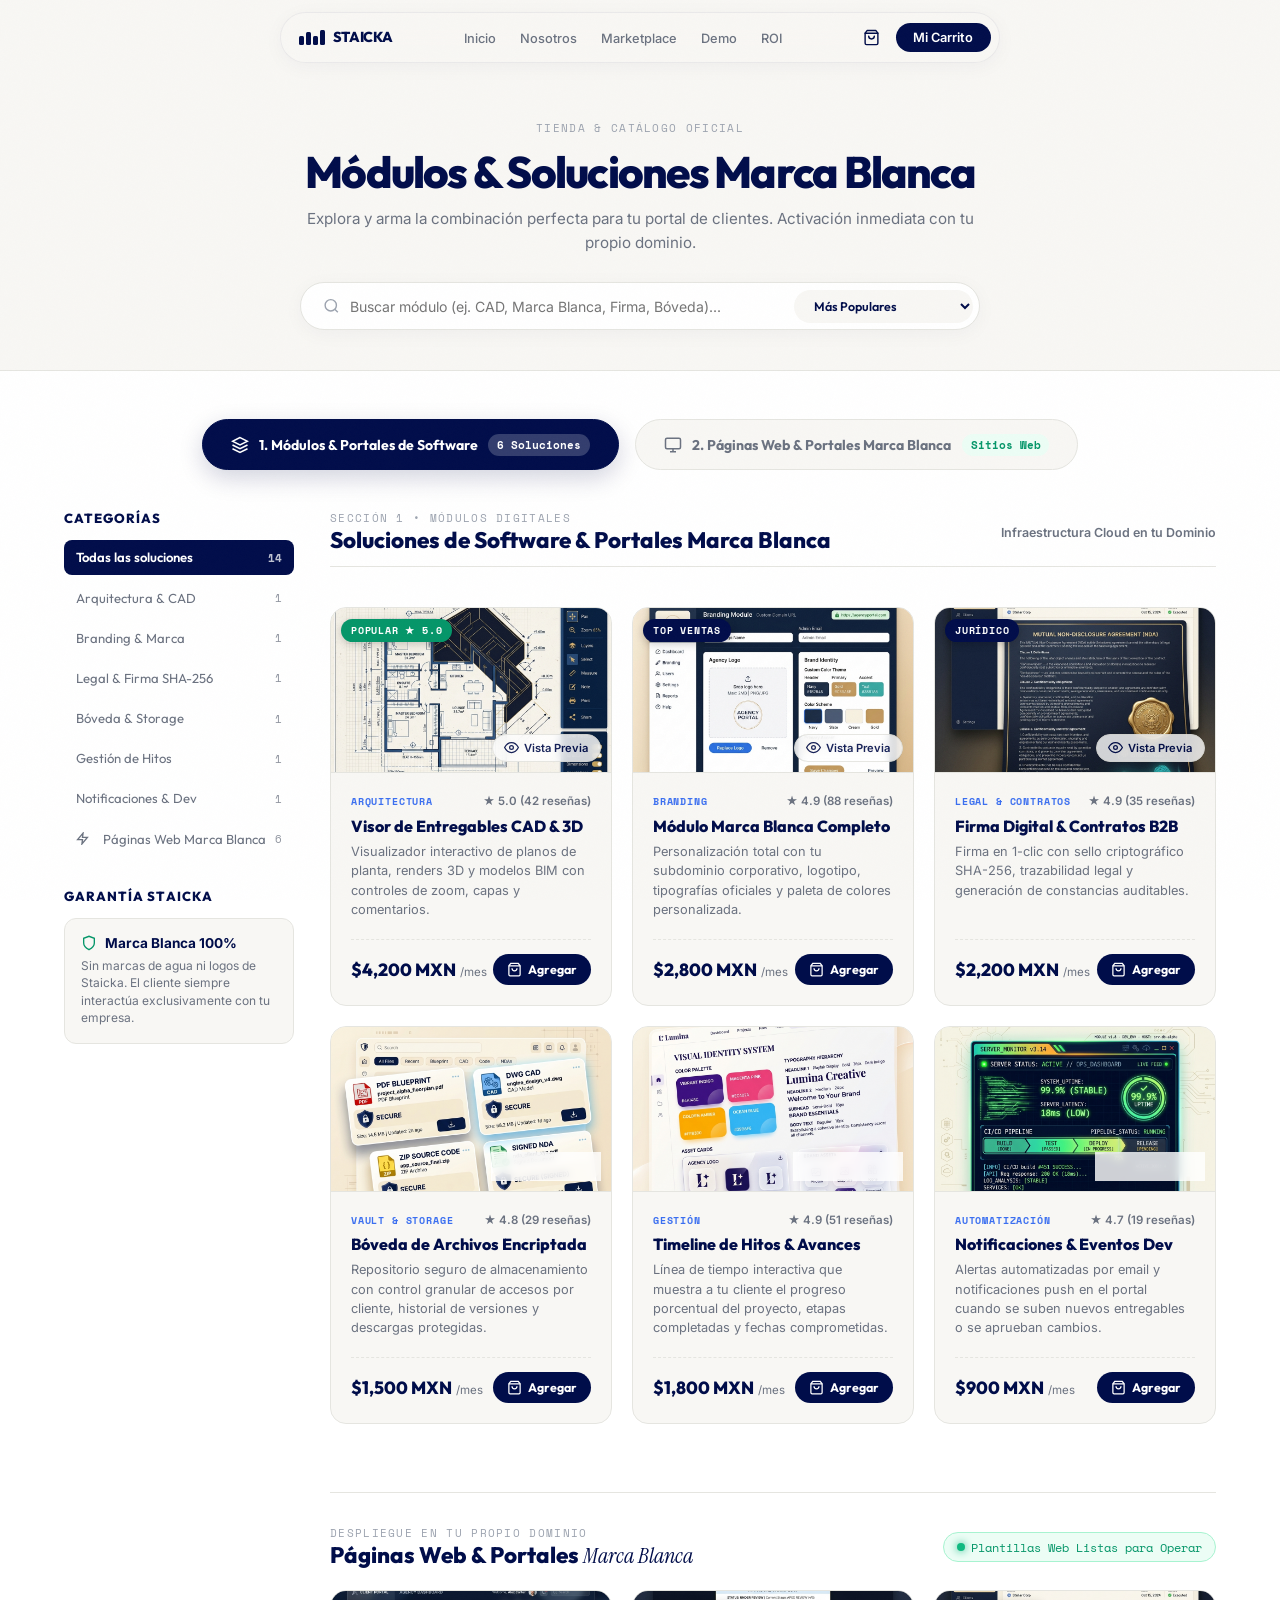
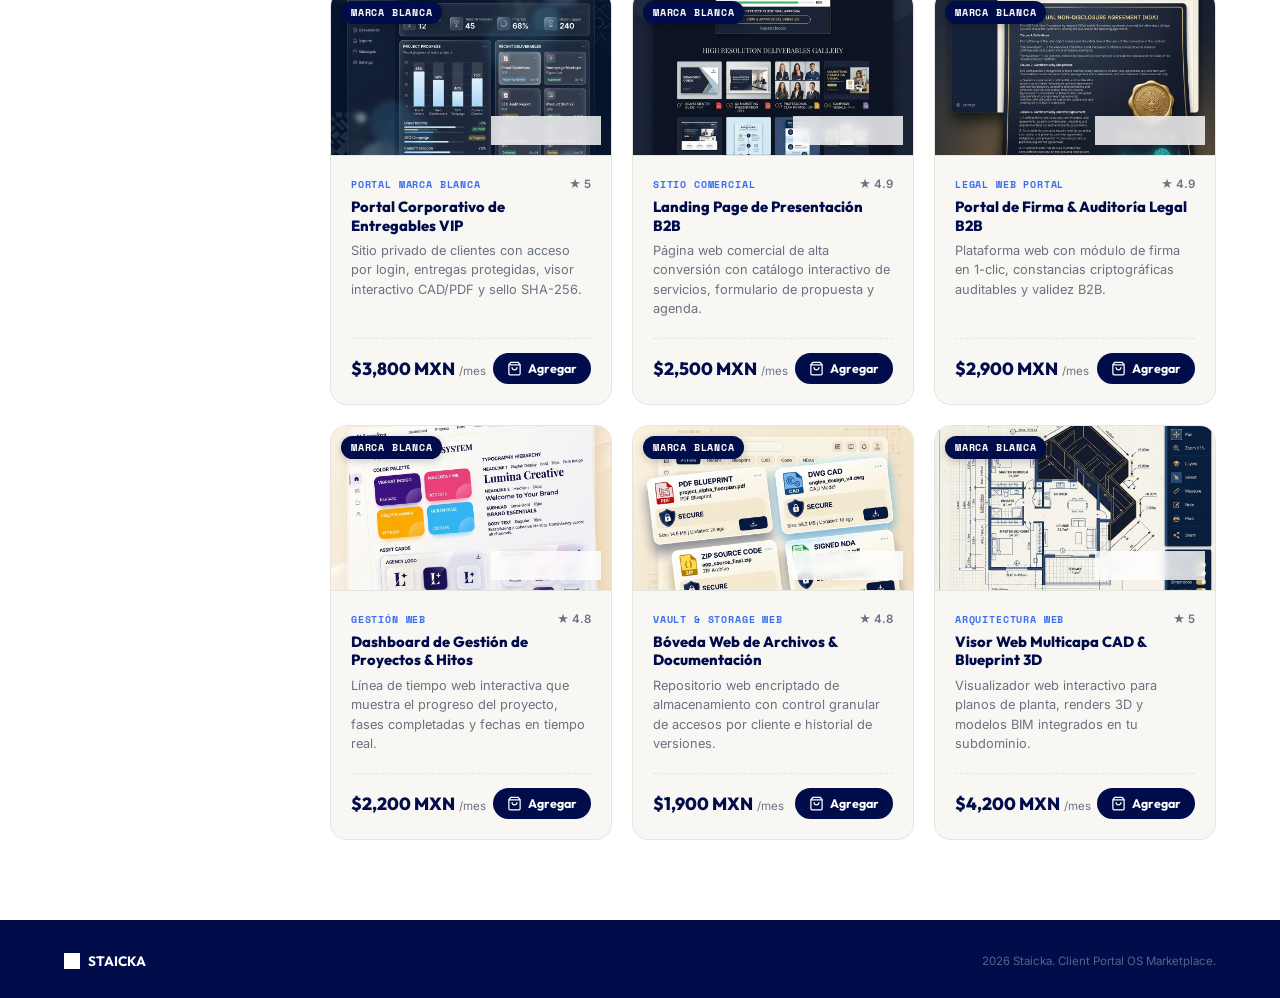
==== commit 26468d71: "Feat: Replace hardware equipment with White-Label Web Templates and Web Page showcase" ====
--- a/catalogo.html
+++ b/catalogo.html
@@ -169,8 +169,8 @@
         </button>
         <button class="shop-tab-btn" id="tabHardwareBtn" onclick="switchShopTab('hardware')">
           <svg width="18" height="18" viewBox="0 0 24 24" fill="none" stroke="currentColor" stroke-width="2"><rect x="2" y="3" width="20" height="14" rx="2" ry="2"/><line x1="8" y1="21" x2="16" y2="21"/><line x1="12" y1="17" x2="12" y2="21"/></svg>
-          <span>2. Hardware & Equipamiento Corporativo</span>
-          <span class="tab-pill green">8 Productos API</span>
+          <span>2. Páginas Web & Portales Marca Blanca</span>
+          <span class="tab-pill green">Sitios Web</span>
         </button>
       </div>
 
@@ -190,7 +190,7 @@
             <li><button class="filter-btn" data-cat="vault">Bóveda & Storage <span class="count-badge">1</span></button></li>
             <li><button class="filter-btn" data-cat="gestion">Gestión de Hitos <span class="count-badge">1</span></button></li>
             <li><button class="filter-btn" data-cat="dev">Notificaciones & Dev <span class="count-badge">1</span></button></li>
-            <li><button class="filter-btn" data-cat="api-feed"><svg width="13" height="13" viewBox="0 0 24 24" fill="none" stroke="currentColor" stroke-width="2.5" style="vertical-align:middle;margin-right:0.25rem;"><polygon points="13 2 3 14 12 14 11 22 21 10 12 10 13 2"/></svg> Hardware & Equipamiento <span class="count-badge" id="apiCountBadge">8</span></button></li>
+            <li><button class="filter-btn" data-cat="api-feed"><svg width="13" height="13" viewBox="0 0 24 24" fill="none" stroke="currentColor" stroke-width="2.5" style="vertical-align:middle;margin-right:0.25rem;"><polygon points="13 2 3 14 12 14 11 22 21 10 12 10 13 2"/></svg> Páginas Web Marca Blanca <span class="count-badge" id="apiCountBadge">8</span></button></li>
           </ul>
         </div>
 
@@ -395,22 +395,22 @@
           </div>
         </article>
 
-        <!-- Live API Products Header & Container -->
+        <!-- Live API Web Templates Header & Container -->
         <div style="grid-column: 1 / -1; margin-top: 3rem; padding-top: 2rem; border-top: 1px solid var(--border);" id="apiProductsSection">
           <div style="display:flex;align-items:center;justify-content:space-between;margin-bottom:1.25rem;flex-wrap:wrap;gap:0.5rem;">
             <div>
-              <p class="section-eyebrow" style="text-align:left;">EQUIPAMIENTO COMPLEMENTARIO</p>
-              <h2 style="font-family:var(--font-sans);font-weight:800;font-size:1.4rem;color:var(--navy);">Hardware & Equipamiento <span class="serif-word" style="font-family:var(--font-display);font-style:italic;font-weight:400;">Corporativo</span></h2>
+              <p class="section-eyebrow" style="text-align:left;">DESPLIEGUE EN TU PROPIO DOMINIO</p>
+              <h2 style="font-family:var(--font-sans);font-weight:800;font-size:1.4rem;color:var(--navy);">Páginas Web & Portales <span class="serif-word" style="font-family:var(--font-display);font-style:italic;font-weight:400;">Marca Blanca</span></h2>
             </div>
             <span style="font-family:var(--font-mono);font-size:0.72rem;background:#ECFDF5;color:#059669;padding:0.35rem 0.8rem;border-radius:999px;border:1px solid #A7F3D0;display:inline-flex;align-items:center;gap:0.4rem;">
-              <span class="active-dot"></span> Catálogo en Tiempo Real
+              <span class="active-dot"></span> Plantillas Web Listas para Operar
             </span>
           </div>
 
           <div class="shop-products-grid" id="apiProductsGrid">
             <div style="grid-column: 1 / -1; text-align: center; padding: 3rem; color: var(--slate);">
               <div class="spinner" style="margin: 0 auto 1rem;"></div>
-              <p style="font-size:0.9rem;">Cargando catálogo de equipamiento tecnológico...</p>
+              <p style="font-size:0.9rem;">Cargando catálogo de páginas web y portales marca blanca...</p>
             </div>
           </div>
         </div>
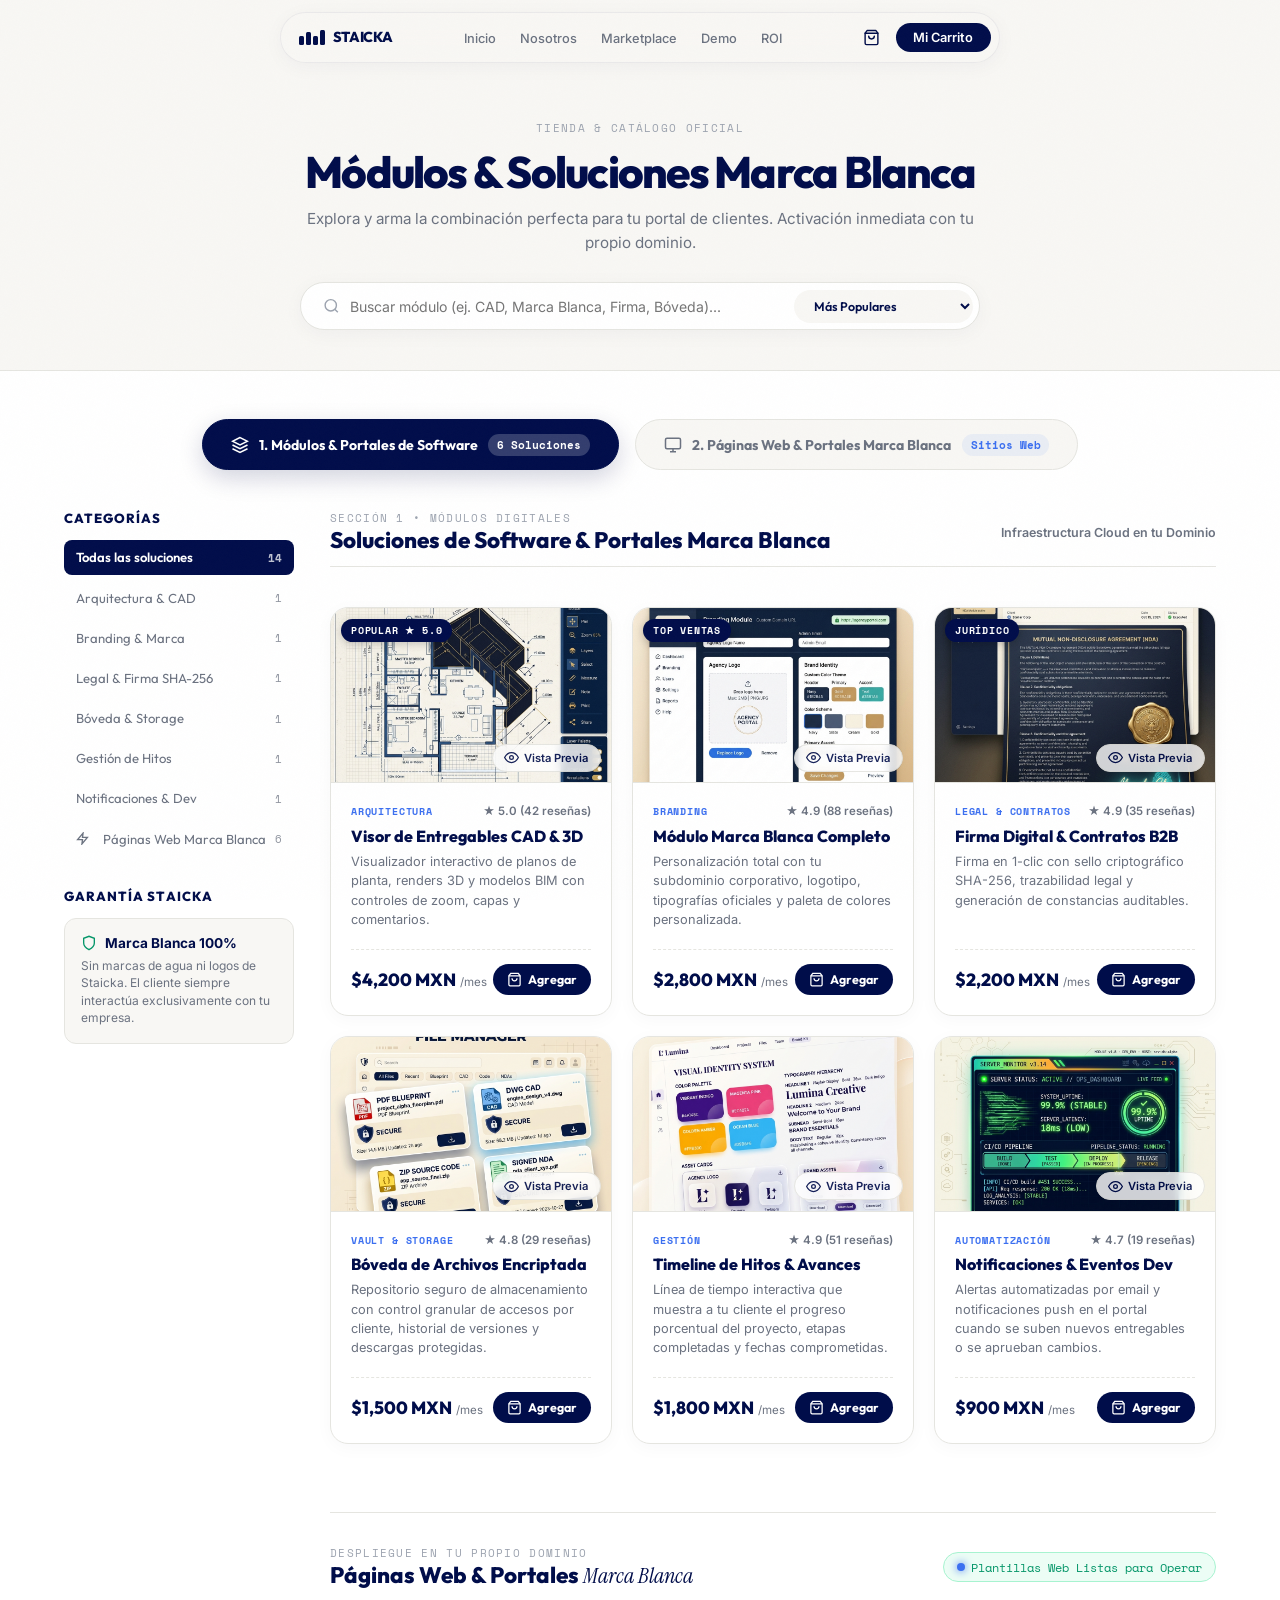
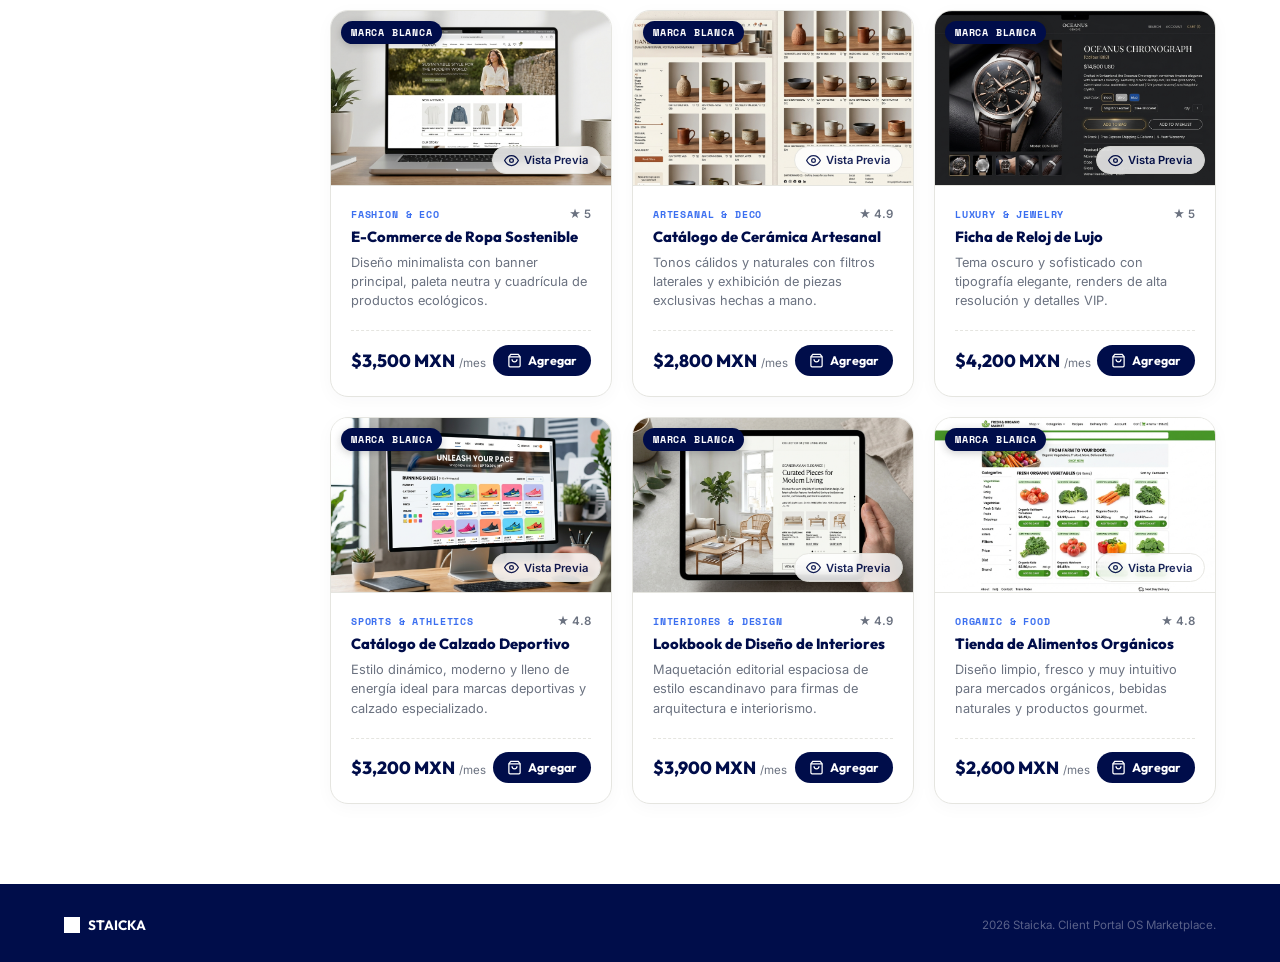
==== commit 1da0f283: "Redisenio Hero blanco sin imagenes y optimizacion de marca blanca" ====
--- a/catalogo.html
+++ b/catalogo.html
@@ -492,7 +492,7 @@
         </form>
       </div>
       <div class="cart-step-foot">
-        <button class="btn-checkout" id="placeOrderBtn" style="background:#059669;color:#ffffff;box-shadow:0 6px 18px rgba(5,150,105,0.25);">
+        <button class="btn-checkout" id="placeOrderBtn" style="background:var(--navy);color:#ffffff;box-shadow:0 6px 18px rgba(0,13,74,0.25);">
           <svg width="16" height="16" viewBox="0 0 24 24" fill="none" stroke="currentColor" stroke-width="2"><path d="M22 11.08V12a10 10 0 1 1-5.93-9.14"/><polyline points="22 4 12 14.01 9 11.01"/></svg>
           <span>Confirmar y Activar Portal</span>
         </button>
--- a/styles.css
+++ b/styles.css
@@ -53,8 +53,8 @@
   animation: slideDown 0.4s ease;
 }
 .active-dot {
-  width: 8px; height: 8px; border-radius: 50%; background: #10B981;
-  box-shadow: 0 0 8px #10B981; animation: pulseGlow 1.5s infinite;
+  width: 8px; height: 8px; border-radius: 50%; background: #3B6FF0;
+  box-shadow: 0 0 8px #3B6FF0; animation: pulseGlow 1.5s infinite;
 }
 @keyframes pulseGlow { 0%,100%{ opacity: 1; } 50%{ opacity: 0.4; } }
 @keyframes slideDown { from { transform: translateY(-100%); } to { transform: translateY(0); } }
@@ -253,7 +253,7 @@
   width: 100%;
   padding: 0.85rem;
   border-radius: 999px;
-  background: #059669;
+  background: var(--navy);
   color: #ffffff;
   font-family: var(--font-sans);
   font-size: 0.88rem;
@@ -264,146 +264,208 @@
   justify-content: center;
   gap: 0.6rem;
   cursor: pointer;
-  box-shadow: 0 8px 20px rgba(5, 150, 105, 0.3);
+  box-shadow: 0 8px 20px rgba(0, 13, 74, 0.25);
   transition: all 0.25s ease;
 }
 .mobile-cart-preview-btn:hover {
-  background: #047857;
+  background: var(--navy-mid);
   transform: translateY(-2px);
 }
 
 /* ═══════════════════════════════════
-   HERO — Split Asymmetric
-   ═══════════════════════════════════ */
-/* ═══════════════════════════════════
-   HERO — Clean & Editorial
-   ═══════════════════════════════════ */
-.hero-clean {
+   HERO — Clean White Editorial
+   ═══════════════════════════════════ */
+.hero-white {
   position: relative;
-  padding: 4.5rem 0 3.5rem;
+  background: var(--white);
+  padding: 5.5rem 0 4.5rem;
+  border-bottom: 1px solid var(--border);
+  overflow: hidden;
   text-align: center;
-  overflow: hidden;
-}
-
-.hero-aura {
-  position: absolute; top: -10%; left: 50%; transform: translateX(-50%);
-  width: 600px; height: 350px;
-  background: radial-gradient(circle, rgba(59,111,240,0.09) 0%, rgba(0,13,74,0.03) 60%, transparent 100%);
-  pointer-events: none; filter: blur(40px); z-index: 0;
-}
-
-.hero-clean-inner {
-  position: relative; z-index: 2;
-  display: flex; flex-direction: column; align-items: center;
-}
-
-.hero-clean-tag {
-  display: inline-flex; align-items: center; gap: 0.55rem;
-  padding: 0.35rem 0.95rem; border-radius: 999px;
-  background: rgba(255,255,255,0.7); border: 1px solid var(--border);
-  font-family: var(--font-mono); font-size: 0.7rem; font-weight: 600;
-  color: var(--navy); margin-bottom: 1.75rem;
-  box-shadow: 0 2px 10px rgba(0,13,74,0.03);
-}
-
-.hero-clean-title {
-  font-family: var(--font-sans); font-weight: 900;
-  font-size: clamp(2.4rem, 5.2vw, 4.2rem);
-  line-height: 1.05; letter-spacing: -0.045em;
-  color: var(--navy); margin-bottom: 1.25rem;
-}
-.hero-clean-title .serif-word {
-  font-family: var(--font-display); font-weight: 400; font-style: italic;
-  color: var(--navy-soft);
-}
-
-.hero-clean-desc {
-  font-size: 1.05rem; line-height: 1.65; color: var(--slate);
-  max-width: 540px; margin: 0 auto 2.25rem;
-}
-
-.hero-clean-actions {
-  display: flex; align-items: center; justify-content: center; gap: 1rem;
-  margin-bottom: 3rem; flex-wrap: wrap;
-}
-
-/* Glassmorphic Portal Mockup Window */
-.hero-portal-window {
-  width: 100%; max-width: 680px;
+}
+
+.hero-white-inner {
+  display: flex;
+  flex-direction: column;
+  align-items: center;
+  max-width: 860px;
+  margin: 0 auto;
+}
+
+.hero-white-brand {
+  display: flex;
+  align-items: center;
+  gap: 0.65rem;
+  margin-bottom: 2rem;
+  background: var(--cream);
+  padding: 0.35rem 1rem;
+  border-radius: 999px;
+  border: 1px solid var(--border);
+  box-shadow: 0 2px 8px rgba(0, 13, 74, 0.02);
+}
+
+.hero-brand-logo {
+  height: 18px;
+  width: auto;
+  object-fit: contain;
+}
+
+.hero-pill-tag {
+  font-family: var(--font-mono);
+  font-size: 0.68rem;
+  font-weight: 700;
+  letter-spacing: 0.08em;
+  color: var(--navy);
+}
+
+.hero-white-title {
+  font-family: var(--font-sans);
+  font-weight: 800;
+  font-size: clamp(2.1rem, 4.2vw, 3.4rem);
+  line-height: 1.12;
+  letter-spacing: -0.038em;
+  color: var(--navy);
+  margin-bottom: 1.25rem;
+}
+.hero-white-title .serif-word {
+  font-family: var(--font-display);
+  font-weight: 400;
+  font-style: italic;
+  color: var(--slate);
+}
+
+.hero-white-desc {
+  font-size: 1.05rem;
+  line-height: 1.65;
+  color: var(--slate);
+  max-width: 580px;
+  margin: 0 auto 2.25rem;
+}
+
+.hero-white-actions {
+  display: flex;
+  align-items: center;
+  justify-content: center;
+  gap: 1rem;
+  margin-bottom: 3.5rem;
+  flex-wrap: wrap;
+}
+
+.hero-features-strip {
+  display: inline-flex;
+  align-items: center;
+  gap: 1.5rem;
+  padding: 0.85rem 1.75rem;
+  background: var(--cream);
+  border: 1px solid var(--border);
+  border-radius: 999px;
+  box-shadow: 0 4px 16px rgba(0, 13, 74, 0.03);
+}
+
+.hero-feature-item {
+  display: flex;
+  align-items: center;
+  gap: 0.55rem;
+  font-size: 0.8rem;
+  font-weight: 700;
+  color: var(--navy);
+  font-family: var(--font-sans);
+}
+
+.hero-feature-divider {
+  width: 1px;
+  height: 16px;
+  background: var(--border);
+}
+
+@media (max-width: 600px) {
+  .hero-features-strip {
+    flex-direction: column;
+    gap: 0.75rem;
+    border-radius: 16px;
+    padding: 1rem;
+  }
+  .hero-feature-divider {
+    display: none;
+  }
+}
+
+.btn-outline {
+  display: inline-flex; align-items: center; gap: 0.4rem;
+  padding: 0.6rem 1.3rem; border-radius: 999px;
+  border: 1px solid var(--border); background: var(--white);
+  font-size: 0.82rem; font-weight: 600; color: var(--navy);
+  transition: all 0.25s;
+}
+.btn-outline:hover {
+  border-color: var(--navy); background: var(--cream);
+}
+
+/* ═══════════════════════════════════
+   FEATURE CARDS (Modules)
+   ═══════════════════════════════════ */
+.feature-row {
+  display: grid;
+  grid-template-columns: repeat(3, 1fr);
+  gap: 1.25rem;
+}
+.feature-card {
   background: var(--white);
   border: 1px solid var(--border);
-  border-radius: 16px;
+  border-radius: 14px;
   overflow: hidden;
-  box-shadow: 0 16px 40px -10px rgba(0,13,74,0.08), 0 2px 6px rgba(0,13,74,0.03);
-  text-align: left;
-  transition: transform 0.4s cubic-bezier(0.4,0,0.2,1);
-}
-.hero-portal-window:hover { transform: translateY(-4px); }
-
-.portal-window-bar {
-  background: var(--navy); padding: 0.65rem 1rem;
+  display: flex;
+  flex-direction: column;
+  transition: all 0.3s cubic-bezier(0.4,0,0.2,1);
+}
+.feature-card:hover {
+  border-color: rgba(0,13,74,0.15);
+  box-shadow: 0 16px 40px -10px rgba(0,13,74,0.07);
+  transform: translateY(-3px);
+}
+.feature-img {
+  width: 100%; height: 160px; object-fit: cover;
+  border-bottom: 1px solid var(--border);
+}
+.feature-card:hover .feature-img {
+  opacity: 0.95;
+}
+.feature-icon-wrap {
+  width: 42px; height: 42px; border-radius: 10px;
+  background: var(--cream); border: 1px solid var(--border);
+  display: flex; align-items: center; justify-content: center;
+  color: var(--navy); margin: 1.5rem 1.5rem 1rem;
+}
+.feature-eyebrow {
+  font-family: var(--font-mono); font-size: 0.62rem; font-weight: 700;
+  letter-spacing: 0.1em; color: var(--slate-light);
+  margin: 0 1.5rem 0.4rem;
+}
+.feature-title {
+  font-family: var(--font-sans); font-weight: 800; font-size: 1.1rem;
+  color: var(--navy); margin: 0 1.5rem 0.6rem;
+}
+.feature-desc {
+  font-size: 0.82rem; line-height: 1.6; color: var(--slate);
+  flex: 1; margin: 0 1.5rem 1.25rem;
+}
+.feature-foot {
   display: flex; align-items: center; justify-content: space-between;
-}
-.portal-window-dots { display: flex; gap: 5px; }
-.portal-window-dots span { width: 8px; height: 8px; border-radius: 50%; background: rgba(255,255,255,0.2); }
-.portal-window-dots span:nth-child(1) { background: #ff5f56; }
-.portal-window-dots span:nth-child(2) { background: #ffbd2e; }
-.portal-window-dots span:nth-child(3) { background: #27c93f; }
-
-.portal-window-url {
-  display: flex; align-items: center; gap: 0.4rem;
-  font-family: var(--font-mono); font-size: 0.65rem; color: rgba(255,255,255,0.6);
-  background: rgba(255,255,255,0.08); padding: 0.25rem 0.75rem; border-radius: 999px;
-}
-
-.portal-window-status {
-  font-family: var(--font-mono); font-size: 0.6rem; font-weight: 700; color: #10B981;
-  letter-spacing: 0.08em;
-}
-
-.portal-window-body { padding: 1.25rem; background: var(--cream); }
-.portal-card-mini {
-  background: var(--white); border: 1px solid var(--border); border-radius: 12px;
-  padding: 1rem;
-}
-.portal-card-header {
-  display: flex; align-items: center; justify-content: space-between;
-  border-bottom: 1px solid var(--border); padding-bottom: 0.75rem; margin-bottom: 0.75rem;
-}
-.portal-brand-badge {
-  display: flex; align-items: center; gap: 0.4rem;
-  font-family: var(--font-sans); font-weight: 800; font-size: 0.82rem; color: var(--navy);
-}
-.portal-status-pill {
-  font-size: 0.72rem; font-weight: 600; color: var(--slate);
-  background: var(--cream); padding: 0.2rem 0.6rem; border-radius: 999px;
-}
-
-.portal-deliverable-item {
-  display: flex; align-items: center; gap: 0.75rem;
-}
-.deliverable-icon {
-  width: 36px; height: 36px; border-radius: 9px;
-  background: rgba(0,13,74,0.04); display: flex; align-items: center; justify-content: center;
-  color: var(--navy); flex-shrink: 0;
-}
-.deliverable-info { flex: 1; min-width: 0; }
-.deliverable-title { font-size: 0.82rem; font-weight: 700; color: var(--navy); }
-.deliverable-meta { font-size: 0.7rem; color: var(--slate-light); margin-top: 0.15rem; }
-
-.badge-approved {
-  background: #ECFDF5; color: #059669; font-size: 0.7rem; font-weight: 700;
-  padding: 0.25rem 0.65rem; border-radius: 999px; border: 1px solid #A7F3D0;
-}
-
-.hero-signature {
-  font-family: var(--font-display);
-  font-style: italic;
-  font-size: 1.25rem;
-  color: var(--slate);
-  margin-top: 1.5rem;
-  letter-spacing: 0.03em;
-  opacity: 0.9;
+  padding: 1rem 1.5rem; border-top: 1px solid var(--border);
+}
+.feature-price {
+  font-family: var(--font-sans); font-weight: 800; font-size: 1rem;
+  color: var(--navy);
+}
+.feature-price small {
+  font-size: 0.72rem; font-weight: 500; color: var(--slate);
+}
+.btn-sm {
+  padding: 0.4rem 0.9rem; font-size: 0.75rem;
+}
+
+@media (max-width: 768px) {
+  .feature-row { grid-template-columns: 1fr; }
 }
 
 /* ═══════════════════════════════════
@@ -613,7 +675,7 @@
   gap: 0.45rem;
 }
 .card-checklist li svg {
-  color: #059669;
+  color: var(--blue-glow);
   flex-shrink: 0;
 }
 .bento-card.featured .card-checklist li {
@@ -682,7 +744,7 @@
 }
 .toast-icon {
   width: 26px; height: 26px; border-radius: 50%;
-  background: #059669; color: #ffffff;
+  background: var(--navy); color: #ffffff;
   display: flex; align-items: center; justify-content: center;
   flex-shrink: 0;
 }
@@ -774,23 +836,21 @@
    ROI
    ═══════════════════════════════════ */
 .roi-section {
-  padding: 4.5rem 0; background: var(--navy); position: relative; overflow: hidden;
-  color: #ffffff;
-}
-.roi-section::before {
-  content: ''; position: absolute; inset: 0;
-  background-image: radial-gradient(rgba(59,111,240,0.08) 1px, transparent 1px);
-  background-size: 18px 18px;
+  padding: 4.5rem 0; background: var(--cream);
+  border-top: 1px solid var(--border); border-bottom: 1px solid var(--border);
+  position: relative; overflow: hidden;
+  color: var(--navy);
 }
 .roi-card {
   max-width: 600px; margin: 0 auto;
-  background: rgba(255,255,255,0.05); border: 1px solid rgba(255,255,255,0.15);
-  border-radius: 16px; padding: 2rem; position: relative; z-index: 1;
-  color: #ffffff;
+  background: var(--white); border: 1px solid var(--border);
+  border-radius: 18px; padding: 2rem; position: relative; z-index: 1;
+  color: var(--navy);
+  box-shadow: 0 10px 30px rgba(0,13,74,0.04);
 }
 .roi-slider {
   width: 100%; height: 6px; border-radius: 3px;
-  background: rgba(255,255,255,0.25); outline: none;
+  background: rgba(0,13,74,0.1); outline: none;
   -webkit-appearance: none; appearance: none; cursor: pointer; margin: 1rem 0;
 }
 .roi-slider::-webkit-slider-thumb {
@@ -968,7 +1028,7 @@
   width: 100%;
   padding: 0.9rem 1.5rem;
   border-radius: 999px;
-  background: #059669;
+  background: var(--navy);
   color: #ffffff;
   font-family: var(--font-sans);
   font-size: 0.9rem;
@@ -1156,12 +1216,12 @@
   color: #ffffff;
 }
 .tab-pill.green {
-  background: #ECFDF5;
-  color: #059669;
+  background: rgba(59,111,240,0.08);
+  color: var(--blue-glow);
 }
 .shop-tab-btn.active .tab-pill.green {
-  background: rgba(16, 185, 129, 0.25);
-  color: #A7F3D0;
+  background: rgba(59,111,240,0.2);
+  color: #C5D5FF;
 }
 
 .shop-section-header {
@@ -1244,6 +1304,79 @@
   padding: 1rem;
 }
 
+/* ═══════════════════════════════════
+   BENTO MODULES & CREATIVE CARD STYLES
+   ═══════════════════════════════════ */
+.bento-grid {
+  display: grid; grid-template-columns: repeat(3, 1fr); gap: 1.25rem;
+  margin-top: 2.5rem;
+}
+.bento-card {
+  background: var(--white); border: 1px solid var(--border);
+  border-radius: 18px; padding: 1.75rem;
+  display: flex; flex-direction: column; justify-content: space-between;
+  position: relative; overflow: hidden;
+  transition: all 0.35s cubic-bezier(0.4, 0, 0.2, 1);
+}
+.bento-card:hover {
+  transform: translateY(-6px);
+  box-shadow: 0 22px 45px -12px rgba(0, 13, 74, 0.12);
+  border-color: rgba(59, 111, 240, 0.28);
+}
+.bento-card.featured {
+  grid-column: span 2;
+  background: linear-gradient(135deg, #FFFFFF 0%, #F5F7FF 100%);
+  border: 1px solid rgba(59,111,240,0.18);
+}
+
+.bento-icon-box {
+  width: 44px; height: 44px; border-radius: 12px;
+  background: rgba(0,13,74,0.04); color: var(--navy);
+  display: flex; align-items: center; justify-content: center;
+  margin-bottom: 1.25rem; transition: transform 0.3s ease;
+}
+.bento-card:hover .bento-icon-box {
+  transform: scale(1.08) rotate(-3deg);
+}
+
+.bento-title {
+  font-family: var(--font-sans); font-weight: 800; font-size: 1.2rem;
+  letter-spacing: -0.02em; color: var(--navy); margin-bottom: 0.5rem;
+}
+.bento-desc {
+  font-size: 0.88rem; line-height: 1.6; color: var(--slate);
+  margin-bottom: 1.5rem;
+}
+
+.card-checklist {
+  list-style: none; display: flex; flex-direction: column; gap: 0.5rem;
+  margin-bottom: 1.5rem; border-top: 1px dashed var(--border); padding-top: 1rem;
+}
+.card-checklist li {
+  font-size: 0.8rem; color: var(--navy); font-weight: 600;
+  display: flex; align-items: center; gap: 0.45rem;
+}
+
+.bento-foot {
+  display: flex; align-items: center; justify-content: space-between;
+  margin-top: auto; padding-top: 1rem; border-top: 1px solid var(--border);
+}
+.bento-price {
+  font-family: var(--font-sans); font-weight: 800; font-size: 1.1rem;
+  color: var(--navy);
+}
+.bento-price small { font-size: 0.72rem; color: var(--slate); font-weight: 500; }
+
+.btn-add-cart {
+  padding: 0.45rem 1rem; border-radius: 999px;
+  background: var(--navy); color: #fff; font-size: 0.78rem; font-weight: 600;
+  transition: all 0.25s; display: inline-flex; align-items: center; gap: 0.4rem;
+}
+.btn-add-cart:hover {
+  background: var(--navy-mid); transform: scale(1.03);
+  box-shadow: 0 4px 14px rgba(0,13,74,0.2);
+}
+
 /* Product Cards Grid */
 .shop-products-grid {
   display: grid;
@@ -1252,25 +1385,26 @@
 }
 
 .shop-product-card {
-  background: var(--cream);
+  background: var(--white);
   border: 1px solid var(--border);
-  border-radius: 16px;
+  border-radius: 18px;
   overflow: hidden;
   display: flex;
   flex-direction: column;
   transition: all 0.35s cubic-bezier(0.4, 0, 0.2, 1);
   position: relative;
+  box-shadow: 0 4px 18px rgba(0, 13, 74, 0.03);
 }
 .shop-product-card:hover {
-  transform: translateY(-4px);
-  box-shadow: 0 16px 36px -8px rgba(0, 13, 74, 0.08);
-  border-color: rgba(0, 13, 74, 0.2);
+  transform: translateY(-6px);
+  box-shadow: 0 22px 45px -10px rgba(0, 13, 74, 0.12);
+  border-color: rgba(59, 111, 240, 0.3);
 }
 
 .card-img-wrap {
   position: relative;
   width: 100%;
-  height: 165px;
+  height: 175px;
   overflow: hidden;
   background: var(--white);
   border-bottom: 1px solid var(--border);
@@ -1279,10 +1413,10 @@
   width: 100%;
   height: 100%;
   object-fit: cover;
-  transition: transform 0.4s ease;
+  transition: transform 0.5s cubic-bezier(0.16, 1, 0.3, 1);
 }
 .shop-product-card:hover .card-img-wrap img {
-  transform: scale(1.04);
+  transform: scale(1.08);
 }
 
 .product-badge {
@@ -1300,7 +1434,7 @@
   box-shadow: 0 2px 8px rgba(0, 0, 0, 0.2);
 }
 .product-badge.featured-badge {
-  background: #059669;
+  background: var(--navy);
 }
 
 .card-quick-view {
@@ -1616,3 +1750,30 @@
     font-size: 0.8rem;
   }
 }
+
+/* ═══════════════════════════════════
+   WEB SHOWCASE GRID (RESPONSIVE FIX)
+   ═══════════════════════════════════ */
+.web-showcase-grid {
+  display: grid;
+  grid-template-columns: repeat(3, 1fr);
+  gap: 1.25rem;
+  margin-top: 2.5rem;
+}
+
+@media (max-width: 900px) {
+  .web-showcase-grid {
+    grid-template-columns: repeat(2, 1fr);
+    gap: 1.25rem;
+  }
+}
+
+@media (max-width: 600px) {
+  .web-showcase-grid {
+    grid-template-columns: 1fr !important;
+    gap: 1.5rem;
+  }
+  .web-showcase-grid img {
+    height: 220px !important;
+  }
+}
